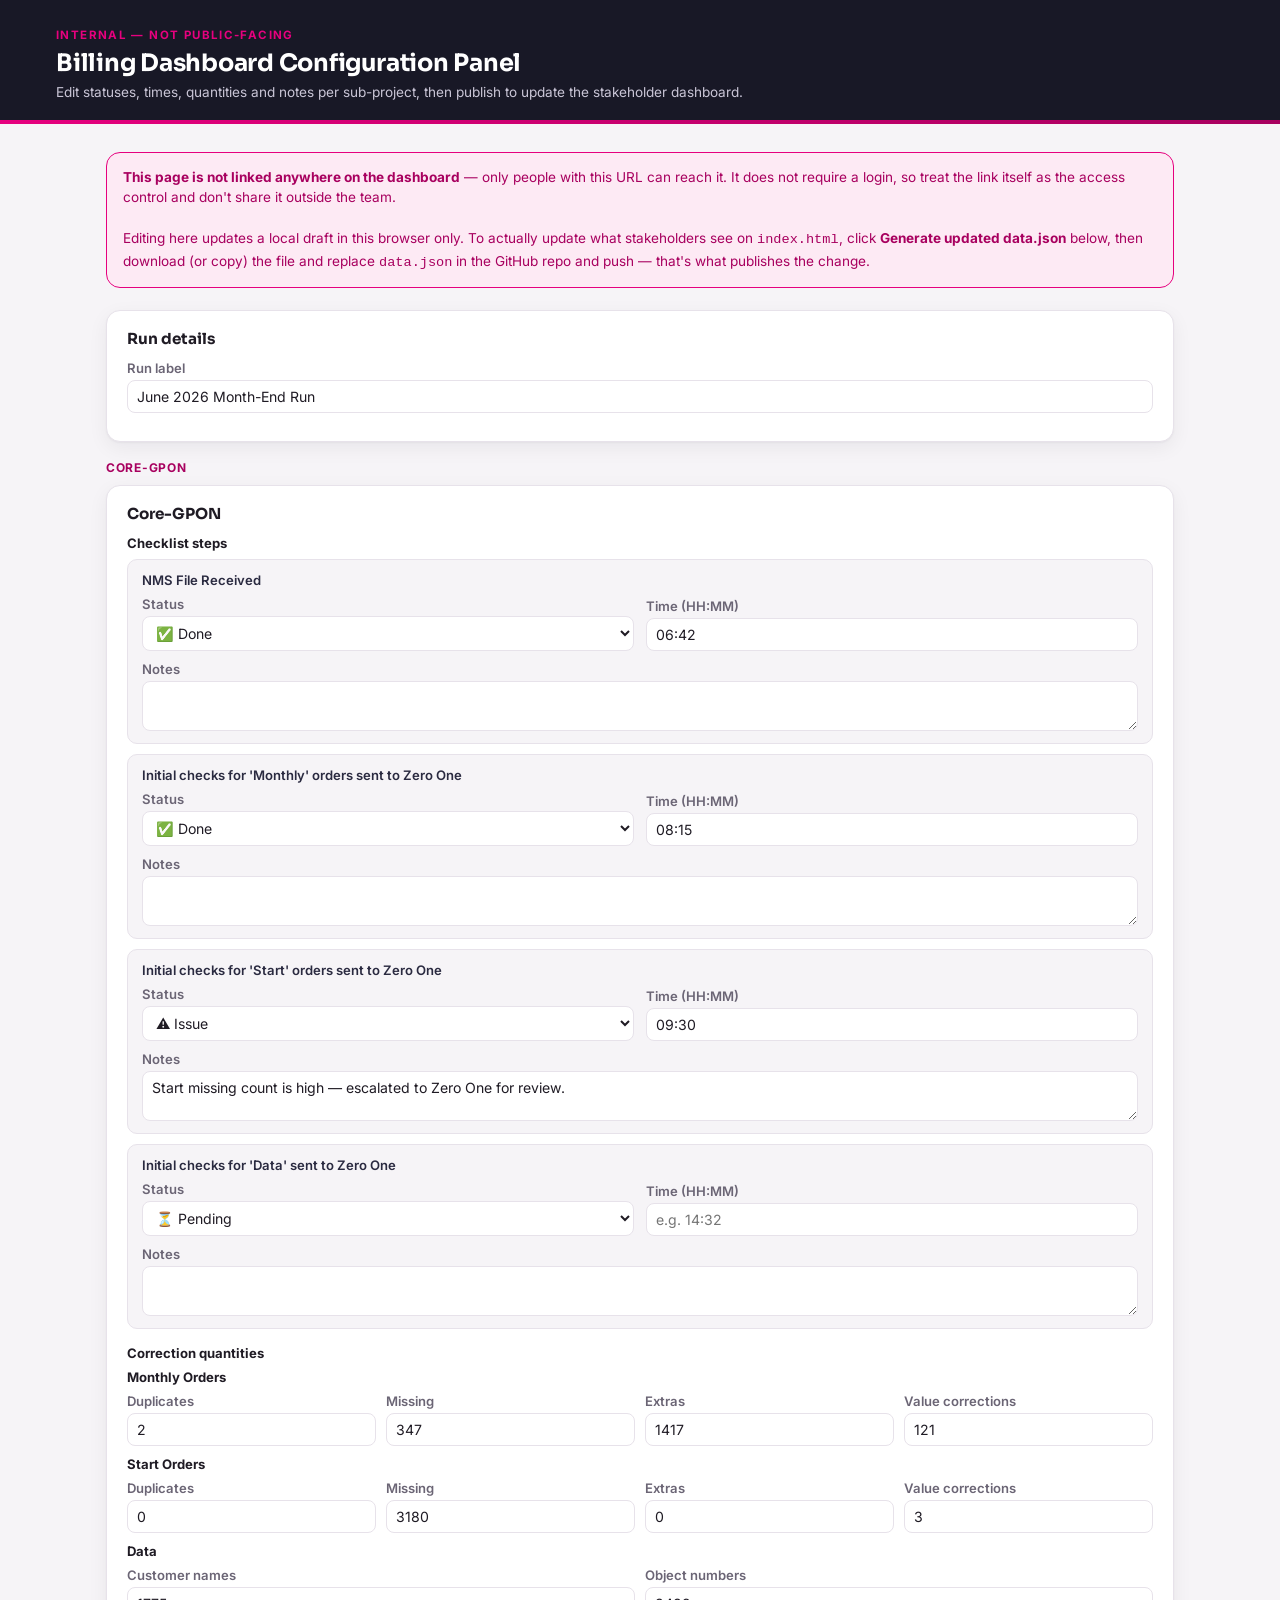
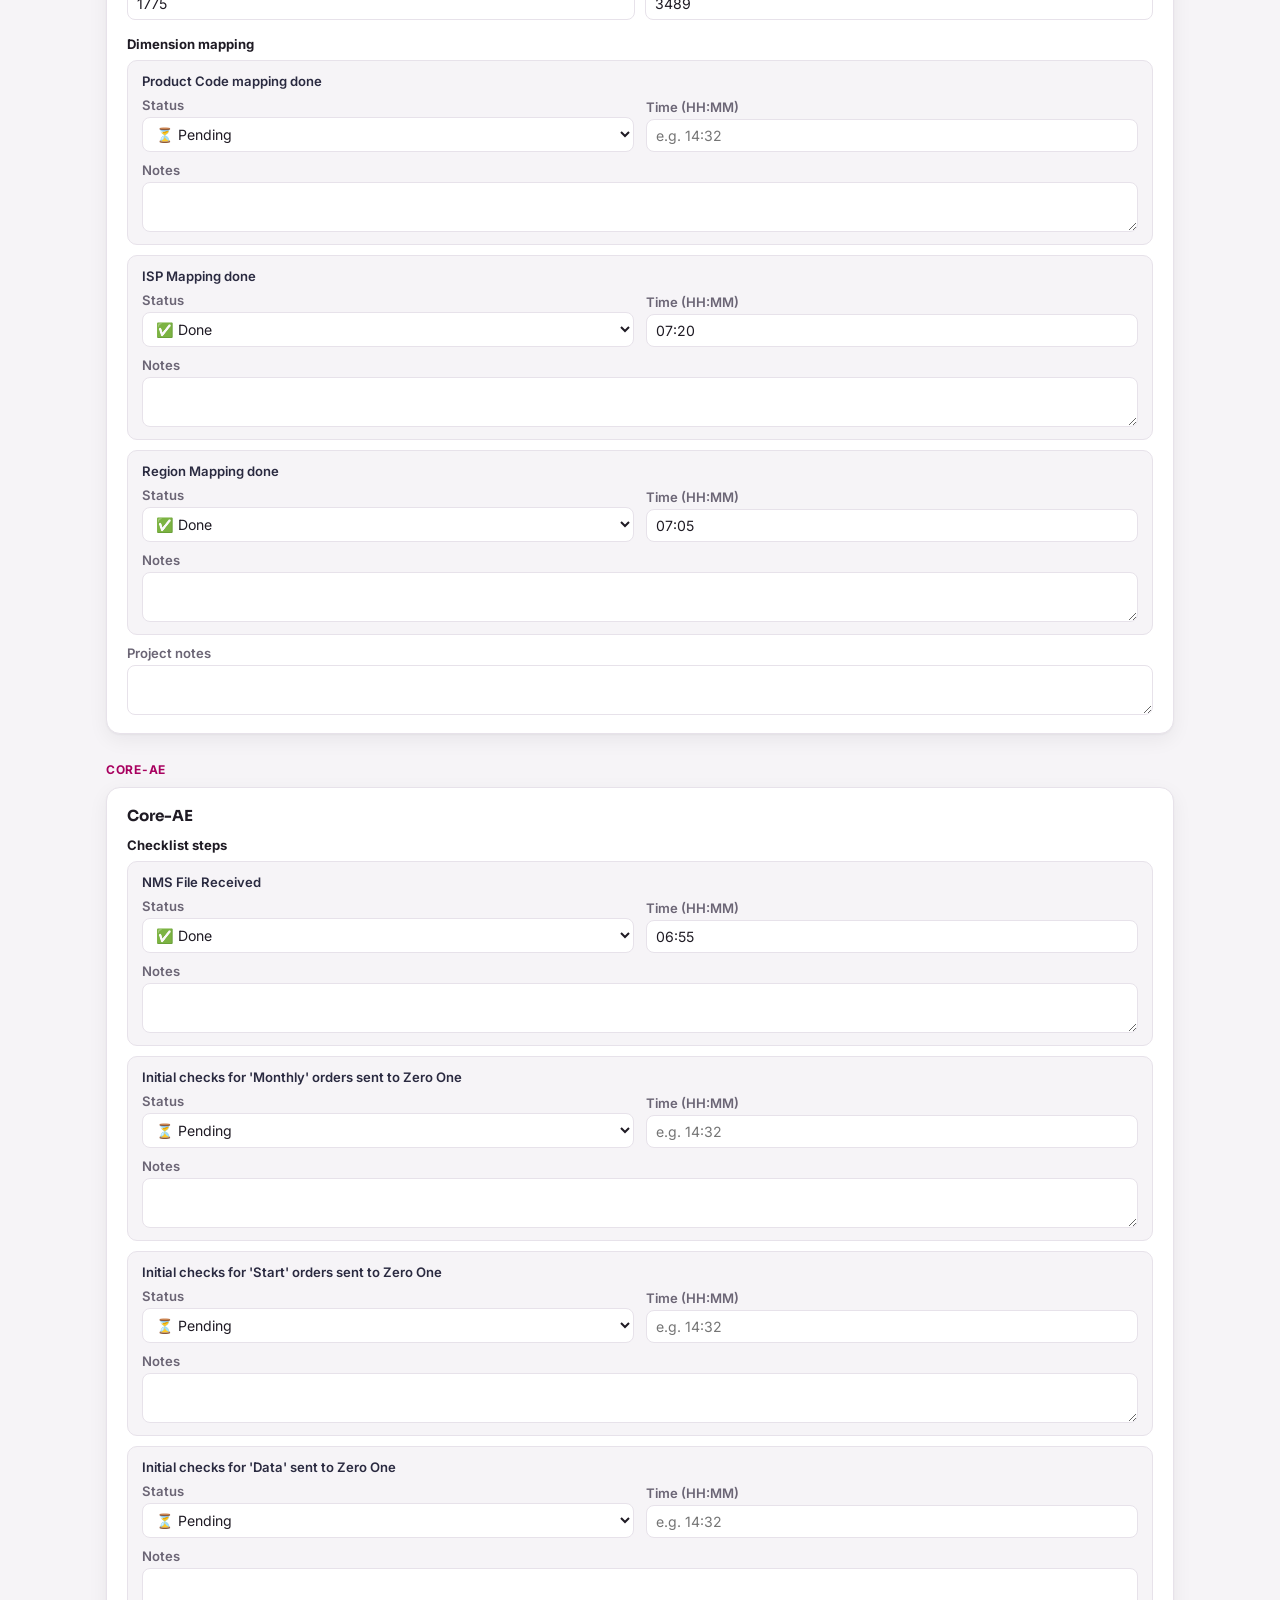
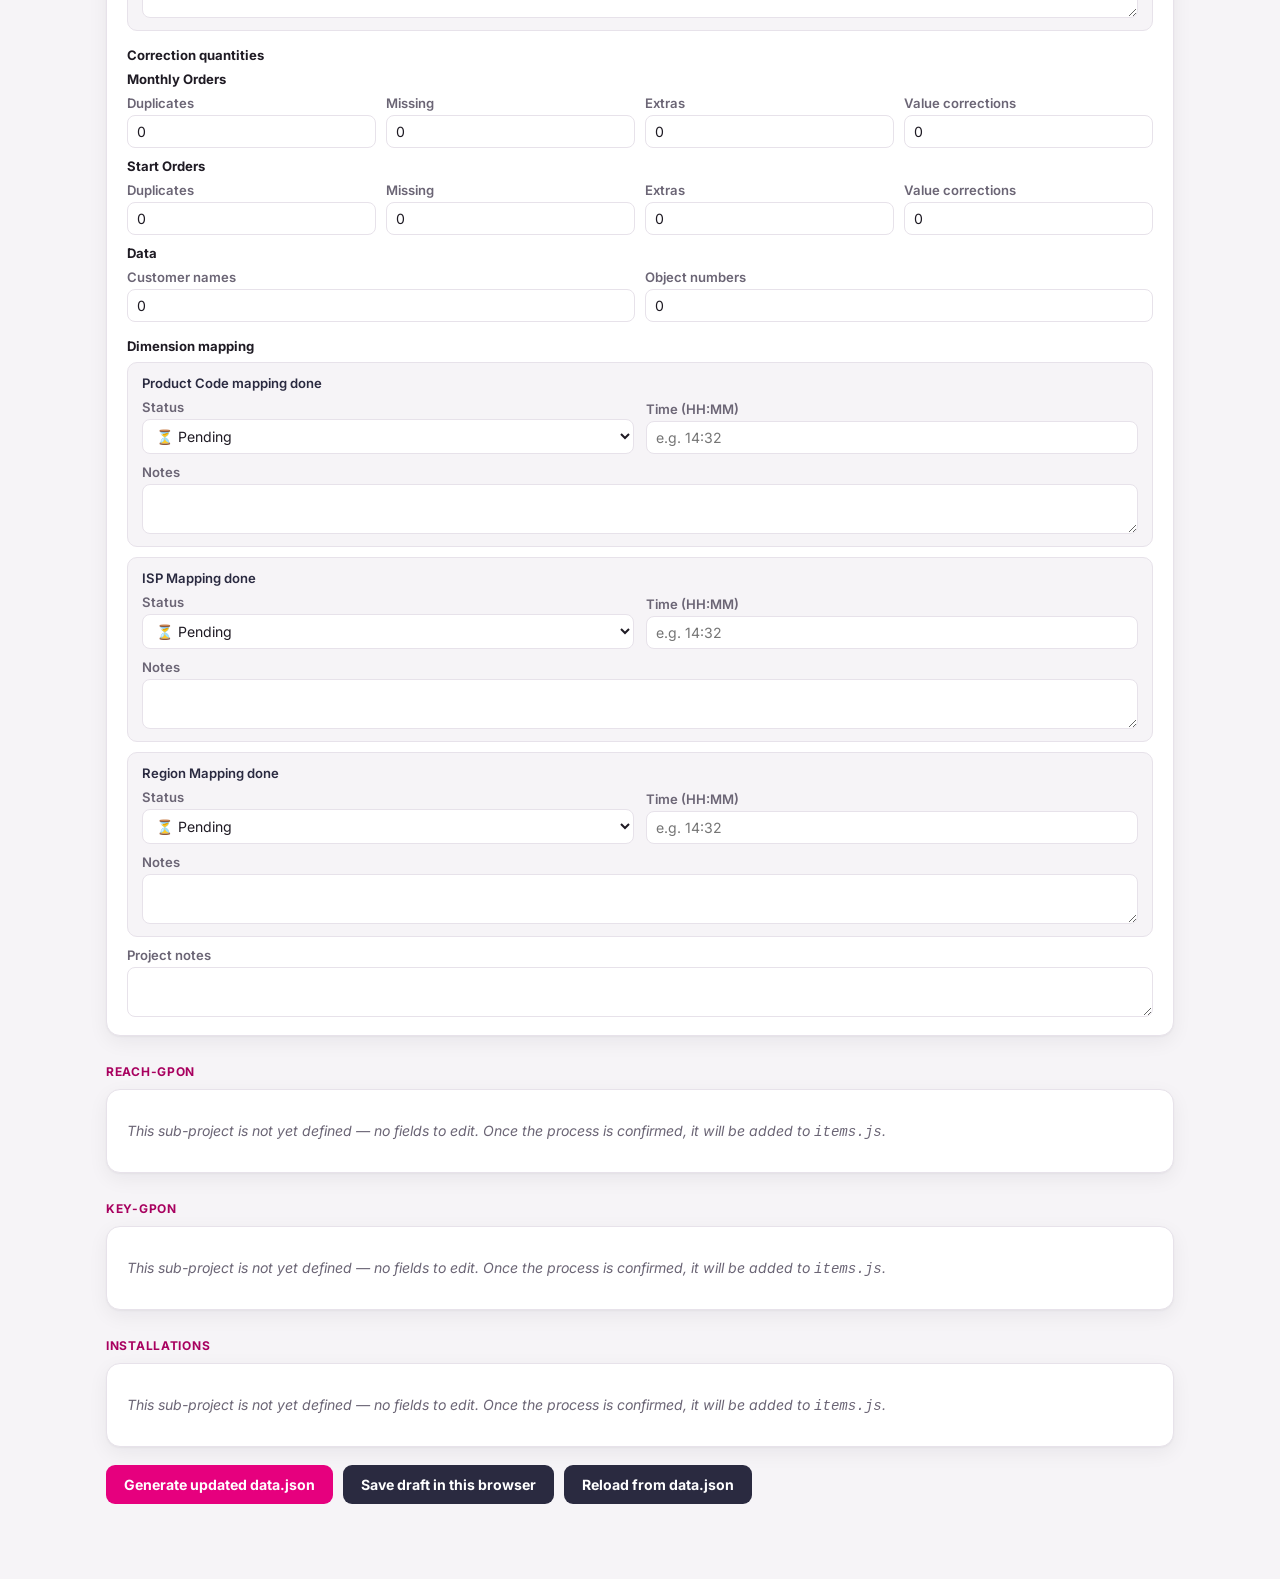
==== config.html @ d361f316 "Add month-end billing status dashboard for GitHub Pages. Static dashboard with per-sub-project check" ====
<!DOCTYPE html>
<html lang="en">
<head>
<meta charset="UTF-8" />
<meta name="viewport" content="width=device-width, initial-scale=1.0" />
<meta name="robots" content="noindex, nofollow" />
<title>Billing Dashboard — Configuration Panel</title>
<link rel="preconnect" href="https://fonts.googleapis.com">
<link href="https://fonts.googleapis.com/css2?family=Sora:wght@600;700&family=Inter:wght@400;500;600;700&display=swap" rel="stylesheet">
<link rel="stylesheet" href="style.css" />
<style>
  .config-card { background: var(--card); border:1px solid var(--border); border-radius: var(--radius); box-shadow: var(--shadow); padding: 18px 20px; margin-bottom: 18px; }
  .config-card h3 { font-size: 0.95rem; margin-bottom: 12px; }
  .field-row { display:flex; flex-wrap:wrap; gap: 12px; margin-bottom: 10px; align-items: flex-end; }
  .field { display:flex; flex-direction:column; gap:4px; font-size: 0.82rem; flex: 1 1 140px; }
  .field label { color: var(--muted); font-weight: 600; }
  .field input, .field select, .field textarea {
    font-family: inherit; font-size: 0.88rem; padding: 7px 9px;
    border: 1px solid var(--border); border-radius: 8px; background:#fff; color: var(--text);
  }
  .field textarea { resize: vertical; min-height: 50px; flex-basis: 100%; }
  .field.notes-field { flex-basis: 100%; }
  .checks-grid { display:grid; grid-template-columns: repeat(auto-fit, minmax(150px,1fr)); gap:10px; margin-bottom: 10px;}
  .sub-heading { font-size: 0.82rem; font-weight: 700; color: var(--text); margin: 16px 0 8px; }
  .sub-heading:first-of-type { margin-top: 0; }
  .step-block { border: 1px solid var(--border); border-radius: 10px; padding: 12px 14px; margin-bottom: 10px; background: var(--bg); }
  .step-block .step-name { font-size: 0.82rem; font-weight: 600; margin-bottom: 8px; color: var(--navy-light); }
  .group-heading { font-size: 0.75rem; text-transform: uppercase; letter-spacing: 0.06em; color: var(--pink-dark); font-weight:700; margin: 28px 0 10px; }
  .group-heading:first-of-type { margin-top: 0; }
  .placeholder-notice { color: var(--muted); font-size: 0.88rem; font-style: italic; }
  .actions { display:flex; gap:10px; flex-wrap: wrap; margin: 18px 0; }
  button.btn {
    font-family: inherit; font-weight: 700; font-size: 0.88rem; padding: 11px 18px;
    border-radius: 9px; border: none; cursor: pointer;
  }
  .btn-primary { background: var(--pink); color: #fff; }
  .btn-primary:hover { background: var(--pink-dark); }
  .btn-secondary { background: var(--navy-light); color: #fff; }
  .btn-secondary:hover { background: var(--navy); }
  .notice { background: var(--pink-tint); border:1px solid var(--pink); color: var(--pink-dark); padding: 14px 16px; border-radius: var(--radius); font-size: 0.85rem; margin-bottom: 22px; line-height:1.5; }
  textarea.json-output {
    width: 100%; min-height: 260px; font-family: "SF Mono", Menlo, Consolas, monospace;
    font-size: 0.78rem; padding: 12px; border-radius: 10px; border: 1px solid var(--border);
    background: var(--navy); color: #d9f7e3; white-space: pre;
  }
  .saved-msg { font-size: 0.82rem; color: var(--green); font-weight: 600; }
</style>
</head>
<body>

<div class="topbar">
  <div class="topbar-row">
    <div>
      <span class="eyebrow">Internal — Not Public-Facing</span>
      <h1>Billing Dashboard Configuration Panel</h1>
      <div class="meta">Edit statuses, times, quantities and notes per sub-project, then publish to update the stakeholder dashboard.</div>
    </div>
  </div>
</div>

<div class="wrap">

  <div class="notice">
    <strong>This page is not linked anywhere on the dashboard</strong> — only people with this URL can reach it. It does not require a login, so treat the link itself as the access control and don't share it outside the team.<br><br>
    Editing here updates a local draft in this browser only. To actually update what stakeholders see on <code>index.html</code>, click <strong>Generate updated data.json</strong> below, then download (or copy) the file and replace <code>data.json</code> in the GitHub repo and push — that's what publishes the change.
  </div>

  <div class="config-card">
    <h3>Run details</h3>
    <div class="field-row">
      <div class="field" style="flex-basis:280px;">
        <label for="runLabel">Run label</label>
        <input type="text" id="runLabel" placeholder="e.g. June 2026 Month-End Run" />
      </div>
    </div>
  </div>

  <div id="formArea"></div>

  <div class="actions">
    <button class="btn btn-primary" id="generateBtn">Generate updated data.json</button>
    <button class="btn btn-secondary" id="saveDraftBtn">Save draft in this browser</button>
    <button class="btn btn-secondary" id="resetBtn">Reload from data.json</button>
    <span class="saved-msg" id="savedMsg"></span>
  </div>

  <div class="config-card" id="outputCard" style="display:none;">
    <h3>Updated data.json — download or copy this, then commit it to your repo</h3>
    <textarea class="json-output" id="jsonOutput" readonly></textarea>
    <div class="actions">
      <button class="btn btn-primary" id="downloadBtn">Download data.json</button>
      <button class="btn btn-secondary" id="copyBtn">Copy to clipboard</button>
    </div>
  </div>

</div>

<script src="items.js"></script>
<script>
const $ = (sel, root=document) => root.querySelector(sel);
const el = (tag, cls, html) => {
  const e = document.createElement(tag);
  if (cls) e.className = cls;
  if (html !== undefined) e.innerHTML = html;
  return e;
};
const DRAFT_KEY = "mebr_dashboard_draft_v2";

let currentData = null;

function statusSelect(id, value) {
  const options = STATUS_OPTIONS.map(o =>
    `<option value="${o.value}"${o.value === value ? " selected" : ""}>${o.label}</option>`
  ).join("");
  return `<select id="${id}">${options}</select>`;
}

function buildStepFields(prefix, stepDef, data) {
  const block = el("div", "step-block");
  block.innerHTML = `<div class="step-name">${stepDef.label}</div>
    <div class="field-row">
      <div class="field">
        <label for="${prefix}_status">Status</label>
        ${statusSelect(`${prefix}_status`, data.status || "pending")}
      </div>
      <div class="field">
        <label for="${prefix}_time">Time (HH:MM)</label>
        <input type="text" id="${prefix}_time" placeholder="e.g. 14:32" value="${(data.time||"").replace(/"/g,'&quot;')}" />
      </div>
    </div>
    <div class="field notes-field">
      <label for="${prefix}_notes">Notes</label>
      <textarea id="${prefix}_notes">${(data.notes||"")}</textarea>
    </div>
  `;
  return block;
}

function buildQuantityFields(prefix, label, fields, values) {
  const wrap = el("div");
  wrap.innerHTML = `<div class="sub-heading">${label}</div>`;
  const grid = el("div", "checks-grid");
  fields.forEach(f => {
    const v = (values && values[f.key] !== undefined) ? values[f.key] : 0;
    grid.innerHTML += `
      <div class="field">
        <label for="${prefix}_${f.key}">${f.label}</label>
        <input type="number" id="${prefix}_${f.key}" value="${v}" />
      </div>
    `;
  });
  wrap.appendChild(grid);
  return wrap;
}

function buildDefinedProjectForm(def, data) {
  const card = el("div", "config-card");
  card.appendChild(el("h3", null, def.label));

  card.appendChild(el("div", "sub-heading", "Checklist steps"));
  STEP_DEFS.forEach(step => {
    const stepData = data.steps?.[step.id] || emptyStep();
    card.appendChild(buildStepFields(`${def.id}_step_${step.id}`, step, stepData));
  });

  card.appendChild(el("div", "sub-heading", "Correction quantities"));
  card.appendChild(buildQuantityFields(`${def.id}_qty_monthly`, "Monthly Orders", ORDER_QUANTITY_FIELDS, data.quantities?.monthly));
  card.appendChild(buildQuantityFields(`${def.id}_qty_start`, "Start Orders", ORDER_QUANTITY_FIELDS, data.quantities?.start));
  card.appendChild(buildQuantityFields(`${def.id}_qty_data`, "Data", DATA_QUANTITY_FIELDS, data.quantities?.data));

  card.appendChild(el("div", "sub-heading", "Dimension mapping"));
  MAPPING_DEFS.forEach(mapping => {
    const mapData = data.mappings?.[mapping.id] || emptyStep();
    card.appendChild(buildStepFields(`${def.id}_map_${mapping.id}`, mapping, mapData));
  });

  const notesField = el("div", "field notes-field");
  notesField.innerHTML = `<label for="${def.id}_notes">Project notes</label><textarea id="${def.id}_notes">${(data.notes||"")}</textarea>`;
  card.appendChild(notesField);

  return card;
}

function buildForm(projects) {
  const area = $("#formArea");
  area.innerHTML = "";

  PROJECT_DEFS.forEach(def => {
    area.appendChild(el("div", "group-heading", def.label));

    if (!def.defined) {
      const card = el("div", "config-card");
      card.innerHTML = `<p class="placeholder-notice">This sub-project is not yet defined — no fields to edit. Once the process is confirmed, it will be added to <code>items.js</code>.</p>`;
      area.appendChild(card);
      return;
    }

    const data = projects[def.id] || emptyDefinedProject();
    area.appendChild(buildDefinedProjectForm(def, data));
  });
}

function collectQuantityGroup(prefix, fields) {
  const values = {};
  fields.forEach(f => {
    values[f.key] = Number($(`#${prefix}_${f.key}`).value) || 0;
  });
  return values;
}

function collectDefinedProject(def) {
  const steps = {};
  STEP_DEFS.forEach(step => {
    const p = `${def.id}_step_${step.id}`;
    steps[step.id] = {
      status: $(`#${p}_status`).value,
      time: $(`#${p}_time`).value,
      notes: $(`#${p}_notes`).value,
    };
  });

  const mappings = {};
  MAPPING_DEFS.forEach(mapping => {
    const p = `${def.id}_map_${mapping.id}`;
    mappings[mapping.id] = {
      status: $(`#${p}_status`).value,
      time: $(`#${p}_time`).value,
      notes: $(`#${p}_notes`).value,
    };
  });

  return {
    steps,
    quantities: {
      monthly: collectQuantityGroup(`${def.id}_qty_monthly`, ORDER_QUANTITY_FIELDS),
      start:   collectQuantityGroup(`${def.id}_qty_start`, ORDER_QUANTITY_FIELDS),
      data:    collectQuantityGroup(`${def.id}_qty_data`, DATA_QUANTITY_FIELDS),
    },
    mappings,
    notes: $(`#${def.id}_notes`).value,
  };
}

function collectFormData() {
  const projects = {};
  PROJECT_DEFS.forEach(def => {
    if (def.defined) {
      projects[def.id] = collectDefinedProject(def);
    }
  });
  return {
    run_label: $("#runLabel").value,
    last_updated: new Date().toISOString(),
    projects,
  };
}

function applyData(data) {
  currentData = data;
  $("#runLabel").value = data.run_label || "";
  buildForm(data.projects || {});
}

async function loadFromFile() {
  const res = await fetch("data.json?t=" + Date.now());
  if (!res.ok) throw new Error("HTTP " + res.status);
  return await res.json();
}

function loadDraftIfAny() {
  const raw = localStorage.getItem(DRAFT_KEY);
  if (!raw) return null;
  try { return JSON.parse(raw); } catch { return null; }
}

async function init() {
  let data;
  try {
    data = await loadFromFile();
  } catch (err) {
    $("#formArea").innerHTML = `<div class="load-error" style="background:var(--red-tint);color:var(--red);border:1px solid var(--red);border-radius:var(--radius);padding:14px;">Could not load data.json: ${err.message}</div>`;
    return;
  }
  const draft = loadDraftIfAny();
  if (draft) {
    const useDraft = confirm("A saved draft was found in this browser. Load the draft instead of data.json?");
    if (useDraft) data = draft;
  }
  applyData(data);
}

$("#generateBtn").addEventListener("click", () => {
  const data = collectFormData();
  currentData = data;
  const json = JSON.stringify(data, null, 2);
  $("#jsonOutput").value = json;
  $("#outputCard").style.display = "block";
  $("#outputCard").scrollIntoView({ behavior: "smooth" });
});

$("#saveDraftBtn").addEventListener("click", () => {
  const data = collectFormData();
  localStorage.setItem(DRAFT_KEY, JSON.stringify(data));
  $("#savedMsg").textContent = "Draft saved in this browser at " + new Date().toLocaleTimeString();
  setTimeout(() => $("#savedMsg").textContent = "", 4000);
});

$("#resetBtn").addEventListener("click", async () => {
  try {
    const data = await loadFromFile();
    applyData(data);
    $("#outputCard").style.display = "none";
    $("#savedMsg").textContent = "Reloaded from data.json";
    setTimeout(() => $("#savedMsg").textContent = "", 4000);
  } catch (err) {
    alert("Could not reload data.json: " + err.message);
  }
});

$("#downloadBtn").addEventListener("click", () => {
  const blob = new Blob([$("#jsonOutput").value], { type: "application/json" });
  const url = URL.createObjectURL(blob);
  const a = document.createElement("a");
  a.href = url;
  a.download = "data.json";
  document.body.appendChild(a);
  a.click();
  document.body.removeChild(a);
  URL.revokeObjectURL(url);
});

$("#copyBtn").addEventListener("click", async () => {
  await navigator.clipboard.writeText($("#jsonOutput").value);
  $("#savedMsg").textContent = "Copied to clipboard";
  setTimeout(() => $("#savedMsg").textContent = "", 4000);
});

init();
</script>

</body>
</html>
---- style.css ----
/* ============================================================
   Month-End Billing Run Dashboard — shared styles
   Palette inspired by vumatel.co.za (magenta/pink + dark navy)
   ============================================================ */

:root {
  --pink: #E6007E;
  --pink-dark: #A8005F;
  --pink-tint: #FDEAF4;
  --navy: #181826;
  --navy-light: #2A2A40;
  --bg: #F6F4F7;
  --card: #FFFFFF;
  --border: #E7E2EA;
  --text: #1F1B24;
  --muted: #6B6575;
  --green: #1FA15A;
  --green-tint: #E8F7EE;
  --amber: #C97A0A;
  --amber-tint: #FDF1DE;
  --red: #D7263D;
  --red-tint: #FCE7EA;
  --radius: 14px;
  --shadow: 0 1px 2px rgba(24,24,38,0.04), 0 6px 20px rgba(24,24,38,0.06);
}

* { box-sizing: border-box; }

html, body {
  margin: 0;
  padding: 0;
  background: var(--bg);
  color: var(--text);
  font-family: "Inter", -apple-system, BlinkMacSystemFont, "Segoe UI", Roboto, sans-serif;
  -webkit-font-smoothing: antialiased;
}

h1, h2, h3 {
  font-family: "Sora", "Inter", sans-serif;
  margin: 0;
}

a { color: var(--pink); }

/* ---------- Header ---------- */
.topbar {
  background: var(--navy);
  color: #fff;
  padding: 28px clamp(20px, 5vw, 56px) 24px;
  position: relative;
  overflow: hidden;
}
.topbar::after {
  content: "";
  position: absolute;
  left: 0; right: 0; bottom: 0;
  height: 4px;
  background: linear-gradient(90deg, var(--pink), var(--pink-dark));
}
.topbar-row {
  display: flex;
  align-items: flex-start;
  justify-content: space-between;
  gap: 24px;
  flex-wrap: wrap;
}
.topbar-inner {
  max-width: 1180px;
  margin: 0 auto;
}
.topbar-run-row {
  display: flex;
  align-items: center;
  justify-content: space-between;
  gap: 16px;
  margin-top: 20px;
  padding: 12px 18px;
  background: var(--navy-light);
  border-radius: var(--radius);
}
.run-info {
  min-width: 0;
}
.run-label {
  font-size: 0.95rem;
  font-weight: 600;
}
.run-updated {
  font-size: 0.75rem;
  color: #ABA6BC;
  margin-top: 4px;
}
.btn-export {
  font-family: inherit;
  font-weight: 700;
  font-size: 0.82rem;
  padding: 9px 16px;
  border-radius: 9px;
  border: 1px solid rgba(255,255,255,0.2);
  background: var(--pink);
  color: #fff;
  cursor: pointer;
  white-space: nowrap;
  flex-shrink: 0;
}
.topbar h1 {
  font-size: 1.5rem;
  font-weight: 700;
  letter-spacing: -0.01em;
}
.topbar .eyebrow {
  color: var(--pink);
  font-size: 0.72rem;
  font-weight: 700;
  letter-spacing: 0.12em;
  text-transform: uppercase;
  margin-bottom: 6px;
  display: block;
}
.topbar .meta {
  font-size: 0.85rem;
  color: #C9C5D6;
  margin-top: 6px;
}
.btn-export:hover { background: var(--pink-dark); }
.btn-export:disabled {
  opacity: 0.6;
  cursor: wait;
}
@media (max-width: 560px) {
  .topbar-run-row {
    flex-direction: column;
    align-items: stretch;
  }
  .btn-export { width: 100%; text-align: center; }
}

.wrap {
  max-width: 1180px;
  margin: 0 auto;
  padding: 28px clamp(20px, 5vw, 56px) 64px;
}

/* ---------- Summary / pipeline strip ---------- */
.summary {
  display: flex;
  gap: 14px;
  margin-bottom: 28px;
  flex-wrap: wrap;
}
.stat {
  flex: 1 1 130px;
  background: var(--card);
  border: 1px solid var(--border);
  border-radius: var(--radius);
  padding: 14px 18px;
  box-shadow: var(--shadow);
}
.stat .num { font-size: 1.7rem; font-weight: 700; font-family: "Sora", sans-serif; }
.stat .lbl { font-size: 0.78rem; color: var(--muted); margin-top: 2px; }
.stat.done .num { color: var(--green); }
.stat.pending .num { color: var(--amber); }
.stat.issue .num { color: var(--red); }
.stat.na .num { color: var(--muted); }
.stat.progress { flex: 2 1 260px; }
.progress-bar-track {
  height: 10px;
  border-radius: 6px;
  background: var(--border);
  overflow: hidden;
  margin-top: 10px;
}
.progress-bar-fill {
  height: 100%;
  background: linear-gradient(90deg, var(--pink-dark), var(--pink));
  border-radius: 6px;
  transition: width 0.4s ease, background 0.3s ease;
}
.progress-bar-fill.bar-done {
  background: linear-gradient(90deg, #178a4c, var(--green));
}
.progress-bar-fill.bar-issue {
  background: linear-gradient(90deg, #b81f32, var(--red));
}
.progress-bar-fill.bar-pending {
  background: linear-gradient(90deg, #a86808, var(--amber));
}
.progress-bar-fill.bar-progress {
  background: linear-gradient(90deg, var(--pink-dark), var(--pink));
}
.progress-bar-fill.bar-undefined {
  background: #C9C5D6;
}

/* ---------- Per-project progress row ---------- */
.project-progress-row {
  display: grid;
  grid-template-columns: repeat(5, 1fr);
  gap: 12px;
  margin-bottom: 28px;
}
@media (max-width: 900px) {
  .project-progress-row { grid-template-columns: repeat(2, 1fr); }
}
@media (max-width: 480px) {
  .project-progress-row { grid-template-columns: 1fr; }
}
.project-progress-tile {
  background: var(--card);
  border: 1px solid var(--border);
  border-radius: var(--radius);
  padding: 12px 14px;
  box-shadow: var(--shadow);
}
.project-progress-tile.undefined {
  opacity: 0.65;
  background: var(--bg);
}
.ppt-head {
  display: flex;
  justify-content: space-between;
  align-items: baseline;
  margin-bottom: 8px;
}
.ppt-label {
  font-size: 0.82rem;
  font-weight: 700;
  font-family: "Sora", sans-serif;
}
.ppt-pct {
  font-size: 0.78rem;
  font-weight: 700;
  color: var(--pink-dark);
}
.ppt-pct.bar-done { color: var(--green); }
.ppt-pct.bar-issue { color: var(--red); }
.ppt-pct.bar-pending { color: var(--amber); }
.ppt-pct.bar-progress { color: var(--pink-dark); }
.ppt-pct.bar-undefined { color: var(--muted); }
.cps-pct.bar-done { color: var(--green); }
.cps-pct.bar-issue { color: var(--red); }
.cps-pct.bar-pending { color: var(--amber); }
.cps-pct.bar-progress { color: var(--pink-dark); }
.cps-pct.bar-undefined { color: var(--muted); }
.ppt-sub {
  font-size: 0.72rem;
  color: var(--muted);
  margin-top: 6px;
}

/* ---------- Checklist (per-project collapsible) ---------- */
.checklist-wrap {
  margin-bottom: 32px;
}
.checklist-projects {
  display: flex;
  flex-direction: column;
  gap: 10px;
}
details.checklist-project {
  background: var(--card);
  border: 1px solid var(--border);
  border-radius: var(--radius);
  box-shadow: var(--shadow);
  overflow: hidden;
}
details.checklist-project.checklist-project-undefined {
  opacity: 0.65;
  background: var(--bg);
  border-style: dashed;
}
details.checklist-project.checklist-project-undefined > summary.checklist-project-summary {
  color: var(--muted);
}
details.checklist-project.checklist-project-undefined .cps-label {
  color: var(--muted);
}
details.checklist-project.checklist-project-undefined .cps-meta {
  font-size: 0.78rem;
  font-weight: 500;
  color: var(--muted);
  font-family: "Inter", sans-serif;
}
details.checklist-project.checklist-project-undefined > summary.checklist-project-summary::before {
  color: var(--muted);
}
details.checklist-project > summary.checklist-project-summary {
  list-style: none;
  display: flex;
  align-items: center;
  justify-content: space-between;
  gap: 16px;
  padding: 14px 18px;
  cursor: pointer;
  font-weight: 700;
  font-family: "Sora", sans-serif;
  font-size: 0.92rem;
  user-select: none;
}
details.checklist-project > summary.checklist-project-summary::-webkit-details-marker { display: none; }
details.checklist-project > summary.checklist-project-summary::before {
  content: "\25B8";
  display: inline-block;
  margin-right: 10px;
  transition: transform 0.15s ease;
  color: var(--pink-dark);
  flex-shrink: 0;
}
details.checklist-project[open] > summary.checklist-project-summary::before {
  transform: rotate(90deg);
}
.cps-label {
  flex: 1;
  min-width: 0;
  display: flex;
  align-items: center;
  gap: 8px;
  flex-wrap: wrap;
}
.cps-meta {
  font-size: 0.78rem;
  font-weight: 500;
  color: var(--muted);
  font-family: "Inter", sans-serif;
}
.cps-progress {
  display: flex;
  align-items: center;
  gap: 10px;
  flex: 0 1 220px;
  min-width: 140px;
}
.cps-progress .progress-bar-track { flex: 1; margin-top: 0; height: 8px; }
.cps-pct {
  font-size: 0.72rem;
  font-weight: 600;
  color: var(--muted);
  white-space: nowrap;
  font-family: "Inter", sans-serif;
}
.checklist-project-body {
  padding: 0 18px 16px;
  border-top: 1px solid var(--border);
}
.checklist-project-body.placeholder-card p {
  margin: 14px 0 4px;
  color: var(--muted);
  font-size: 0.88rem;
  line-height: 1.5;
}
.checklist-scroll {
  overflow-x: auto;
}
.checklist-table {
  width: 100%;
  border-collapse: collapse;
  font-size: 0.82rem;
}
.checklist-table-inner {
  margin-top: 12px;
  margin-bottom: 8px;
}
.checklist-table th,
.checklist-table td {
  padding: 9px 12px;
  border-bottom: 1px solid var(--border);
  vertical-align: middle;
}
.checklist-table th {
  background: var(--bg);
  color: var(--muted);
  font-size: 0.72rem;
  font-weight: 700;
  letter-spacing: 0.04em;
  text-transform: uppercase;
  text-align: left;
}
.checklist-table th.step-col,
.checklist-table td.step-col {
  text-align: left;
  font-weight: 500;
  color: var(--text);
  line-height: 1.35;
  width: 40%;
}
.checklist-table th.notes-col,
.checklist-table td.notes-col {
  text-align: left;
  width: 28%;
  font-size: 0.8rem;
  line-height: 1.4;
}
.row-note {
  color: var(--text);
  white-space: pre-wrap;
}
.note-cell {
  display: flex;
  flex-direction: column;
  align-items: flex-start;
  gap: 6px;
}
.badge-note {
  color: var(--pink-dark);
  background: var(--pink-tint);
  font-size: 0.72rem;
  padding: 3px 8px;
}
.checklist-table tbody tr:last-child td { border-bottom: none; }
.checklist-table tbody tr:hover td { background: var(--pink-tint); }
.check-cell {
  display: flex;
  flex-direction: column;
  align-items: flex-start;
  gap: 4px;
}
.check-cell .badge { font-size: 0.72rem; padding: 3px 8px; }
.cell-time {
  font-family: "Sora", sans-serif;
  font-weight: 700;
  font-size: 0.8rem;
}
.cell-time.muted, .muted { color: var(--muted); font-weight: 500; }
.cell-tbd { color: var(--muted); }
.cell-note { font-size: 0.75rem; cursor: help; margin-left: 4px; }

details.checklist-qty-group {
  margin-top: 8px;
  border: 1px solid var(--border);
  border-radius: 10px;
  background: var(--bg);
  overflow: hidden;
}
details.checklist-qty-group > summary {
  list-style: none;
  padding: 10px 14px;
  font-size: 0.78rem;
  font-weight: 700;
  color: var(--pink-dark);
  text-transform: uppercase;
  letter-spacing: 0.04em;
  cursor: pointer;
  user-select: none;
}
details.checklist-qty-group > summary::-webkit-details-marker { display: none; }
details.checklist-qty-group > summary::before {
  content: "\25B8";
  display: inline-block;
  margin-right: 8px;
  transition: transform 0.15s ease;
  font-size: 0.7rem;
}
details.checklist-qty-group[open] > summary::before { transform: rotate(90deg); }
details.checklist-qty-group .metric-grid {
  padding: 0 14px 12px;
  grid-template-columns: repeat(2, 1fr);
}
.project-notes-block {
  margin-top: 14px;
  border: 1px solid var(--border);
  border-radius: 10px;
  overflow: hidden;
}
.project-notes-label {
  display: flex;
  align-items: center;
  gap: 8px;
  flex-wrap: wrap;
  padding: 8px 14px;
  font-size: 0.72rem;
  font-weight: 700;
  text-transform: uppercase;
  letter-spacing: 0.05em;
  color: var(--pink-dark);
  background: var(--pink-tint);
  border-bottom: 1px solid var(--border);
}
.project-notes-body {
  padding: 12px 14px;
  font-size: 0.85rem;
  line-height: 1.45;
  white-space: pre-wrap;
  color: var(--text);
}
.project-notes-body.empty {
  color: var(--muted);
  font-style: italic;
}

/* ---------- Sections ---------- */
.section-title {
  font-size: 1rem;
  font-weight: 700;
  margin: 36px 0 14px;
  display: flex;
  align-items: center;
  gap: 8px;
}
.section-title .swatch {
  width: 10px; height: 10px; border-radius: 3px;
  background: var(--pink);
  display: inline-block;
}
.cols-2 { display: grid; grid-template-columns: 1fr 1fr; gap: 18px; }
.cols-3 { display: grid; grid-template-columns: repeat(3, 1fr); gap: 18px; }
@media (max-width: 760px) {
  .cols-2, .cols-3 { grid-template-columns: 1fr; }
}

/* ---------- Item card ---------- */
.card {
  background: var(--card);
  border: 1px solid var(--border);
  border-radius: var(--radius);
  box-shadow: var(--shadow);
  padding: 16px 18px;
  display: flex;
  flex-direction: column;
  gap: 10px;
}
.card-head {
  display: flex;
  align-items: flex-start;
  justify-content: space-between;
  gap: 10px;
}
.card-title-block .tag {
  font-size: 0.68rem;
  font-weight: 700;
  letter-spacing: 0.06em;
  text-transform: uppercase;
  color: var(--pink-dark);
  background: var(--pink-tint);
  padding: 2px 7px;
  border-radius: 5px;
  margin-bottom: 5px;
  display: inline-block;
}
.card-title-block .title {
  font-weight: 600;
  font-size: 0.97rem;
}
.badge {
  font-size: 0.78rem;
  font-weight: 700;
  padding: 5px 10px;
  border-radius: 20px;
  white-space: nowrap;
}
.status-done   { color: var(--green); background: var(--green-tint); }
.status-pending{ color: var(--amber); background: var(--amber-tint); }
.status-issue  { color: var(--red);   background: var(--red-tint); }
.status-na     { color: var(--muted); background: #EEEAF0; }

.time-line {
  font-size: 0.85rem;
  color: var(--muted);
}
.time-line strong { color: var(--text); font-family: "Sora", sans-serif; }

/* checks metric grid */
.metric-grid {
  display: grid;
  grid-template-columns: repeat(2, 1fr);
  gap: 6px 16px;
  font-size: 0.83rem;
  margin-top: 2px;
}
.metric-grid .metric {
  display: flex;
  justify-content: space-between;
  border-bottom: 1px dashed var(--border);
  padding-bottom: 3px;
}
.metric .m-label { color: var(--muted); }
.metric .m-val { font-weight: 700; font-family: "Sora", sans-serif; }

/* dimensions checklist */
.dim-list { display: flex; flex-direction: column; gap: 6px; }
.dim-row {
  display: flex;
  align-items: center;
  justify-content: space-between;
  font-size: 0.88rem;
  padding: 6px 0;
  border-bottom: 1px dashed var(--border);
}
.dim-row:last-child { border-bottom: none; }

/* notes expander */
details.notes {
  margin-top: 2px;
  font-size: 0.85rem;
}
details.notes > summary {
  cursor: pointer;
  color: var(--pink-dark);
  font-weight: 600;
  list-style: none;
  display: flex;
  align-items: center;
  gap: 5px;
}
details.notes > summary::-webkit-details-marker { display: none; }
details.notes > summary::before {
  content: "\25B8";
  display: inline-block;
  transition: transform 0.15s ease;
  font-size: 0.7rem;
}
details.notes[open] > summary::before { transform: rotate(90deg); }
.notes-body {
  margin-top: 6px;
  padding: 10px 12px;
  background: var(--bg);
  border-radius: 8px;
  color: var(--muted);
  line-height: 1.45;
  white-space: pre-wrap;
}
.notes-body:empty::before { content: "No notes added."; font-style: italic; }

footer.foot {
  text-align: center;
  font-size: 0.75rem;
  color: var(--muted);
  padding: 18px;
}

.load-error {
  background: var(--red-tint);
  color: var(--red);
  border: 1px solid var(--red);
  border-radius: var(--radius);
  padding: 14px 18px;
  margin-bottom: 20px;
  font-size: 0.88rem;
}

.pdf-export-root {
  position: fixed;
  left: -9999px;
  top: 0;
  width: 1180px;
  background: var(--bg);
}

@media print {
  .btn-export { display: none !important; }
  details { display: block !important; }
  details > summary { display: none !important; }
  details > *:not(summary) { display: block !important; }
  .checklist-project-body,
  .checklist-qty-group .metric-grid { display: block !important; }
}
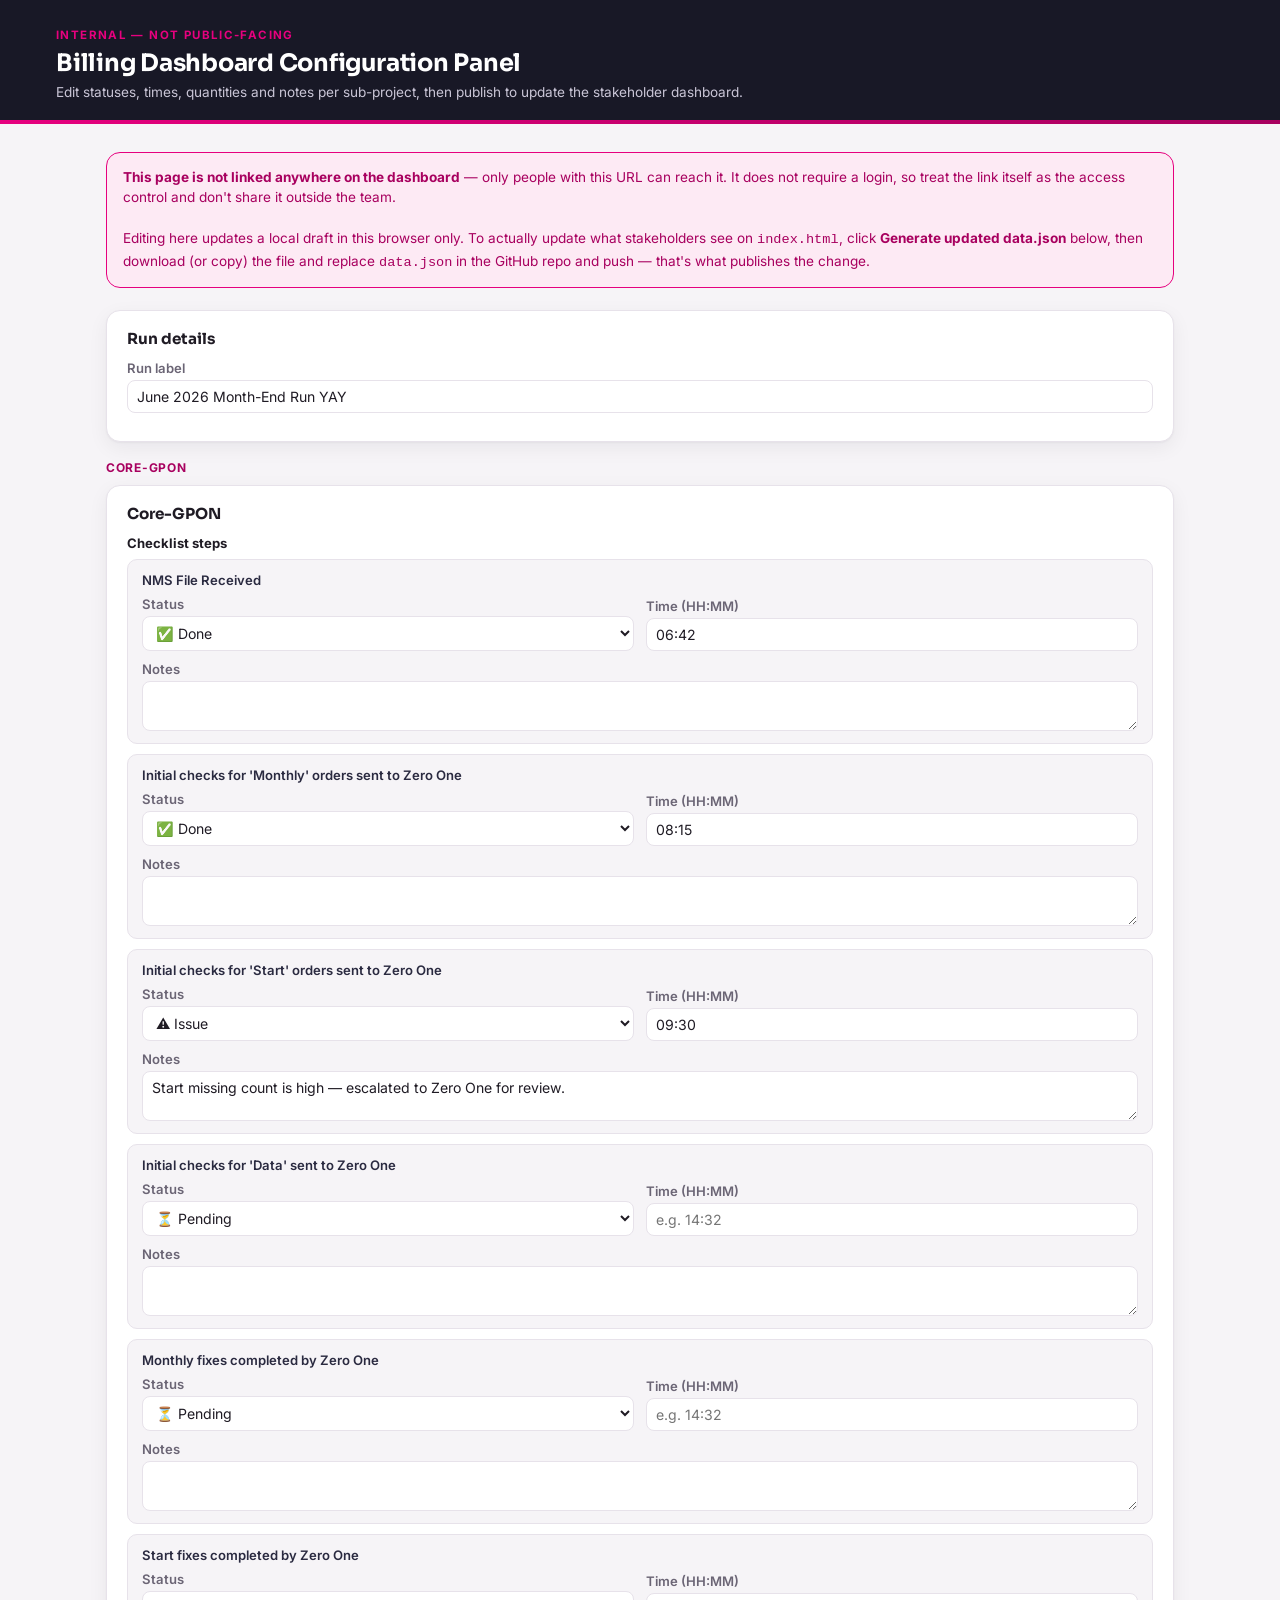
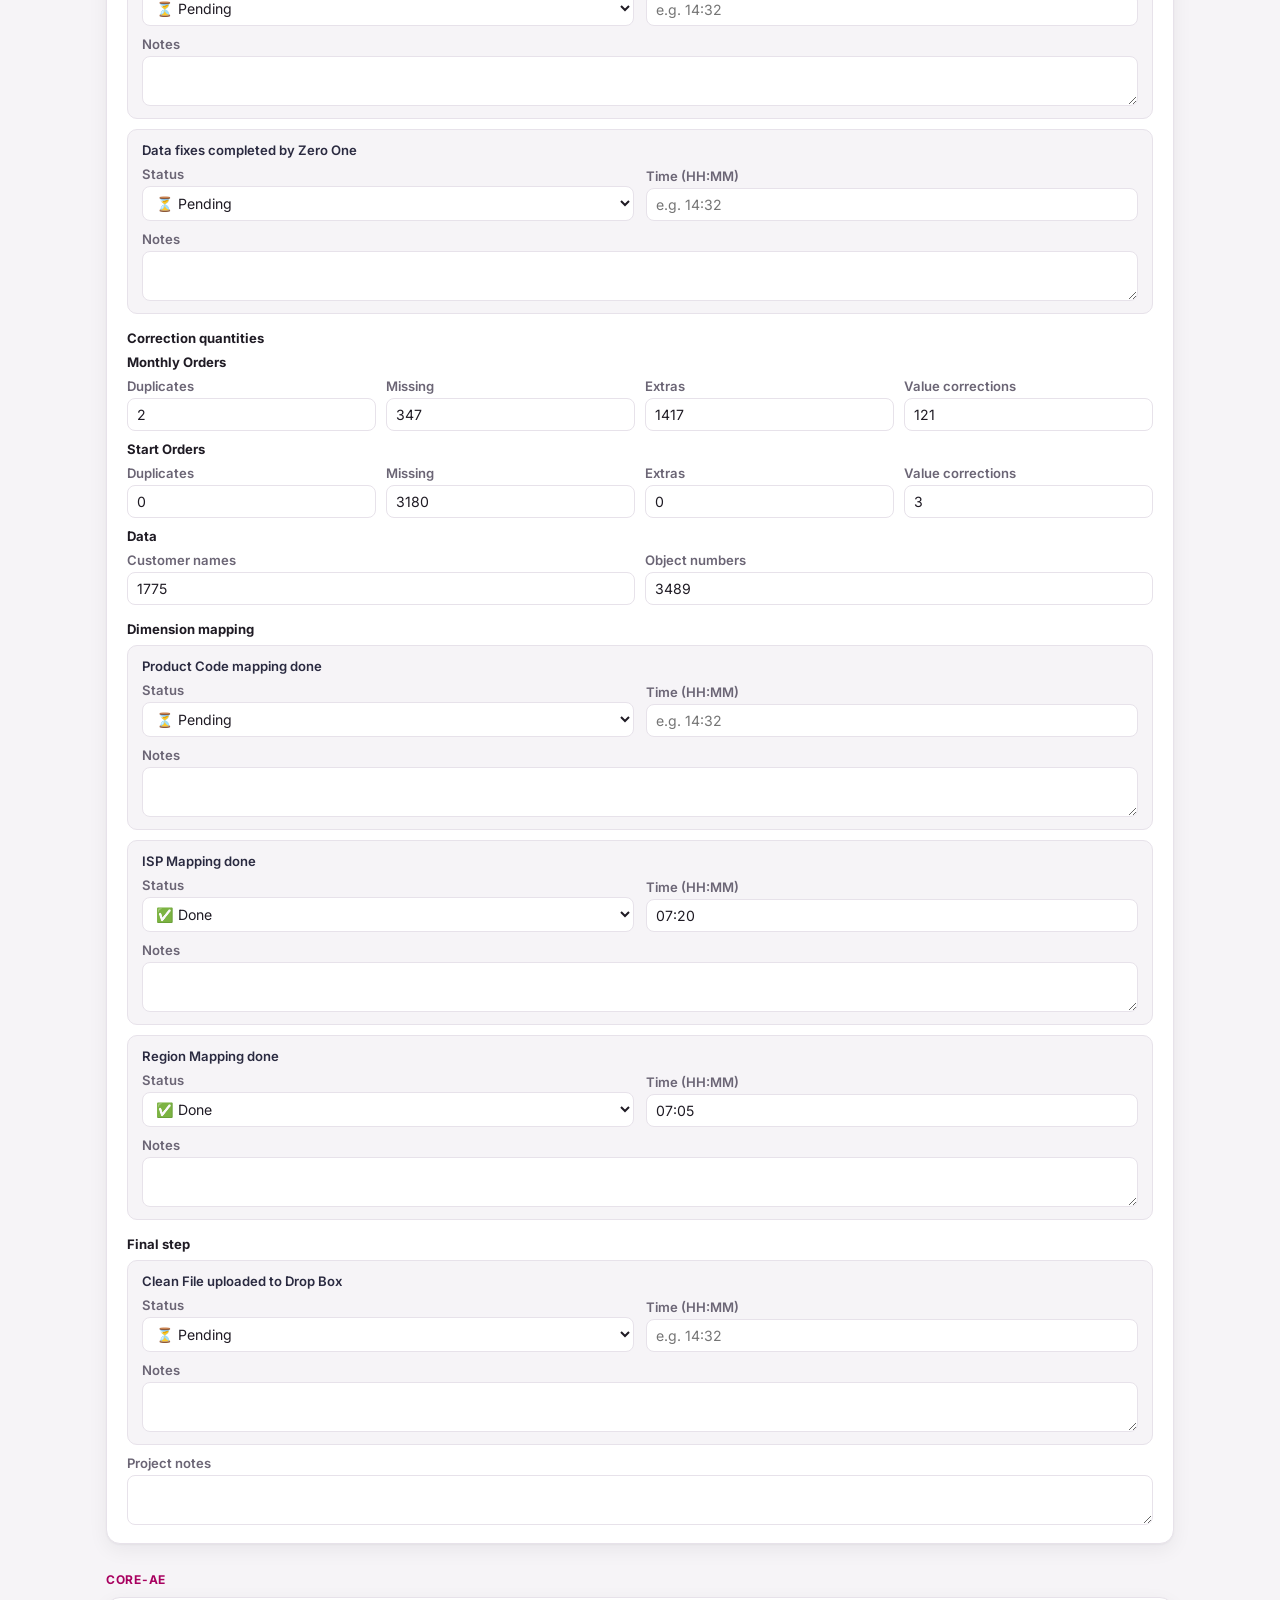
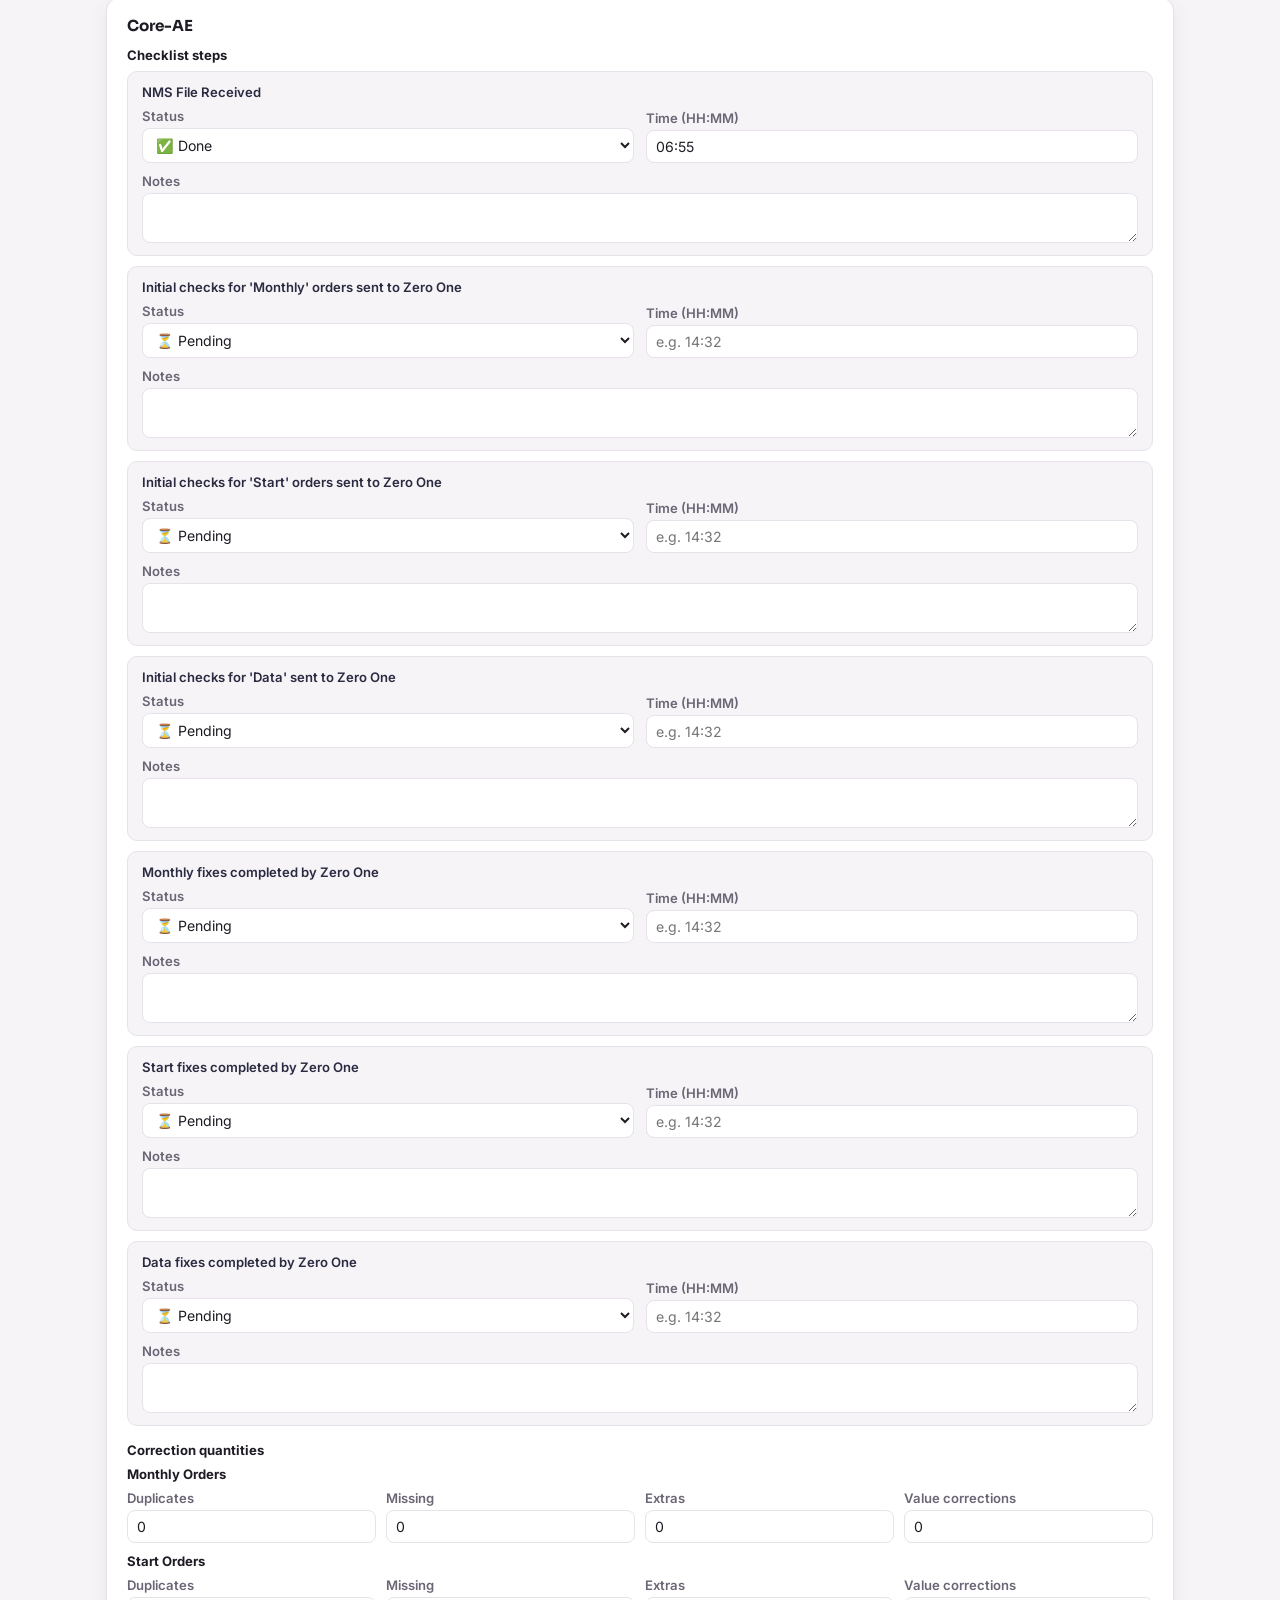
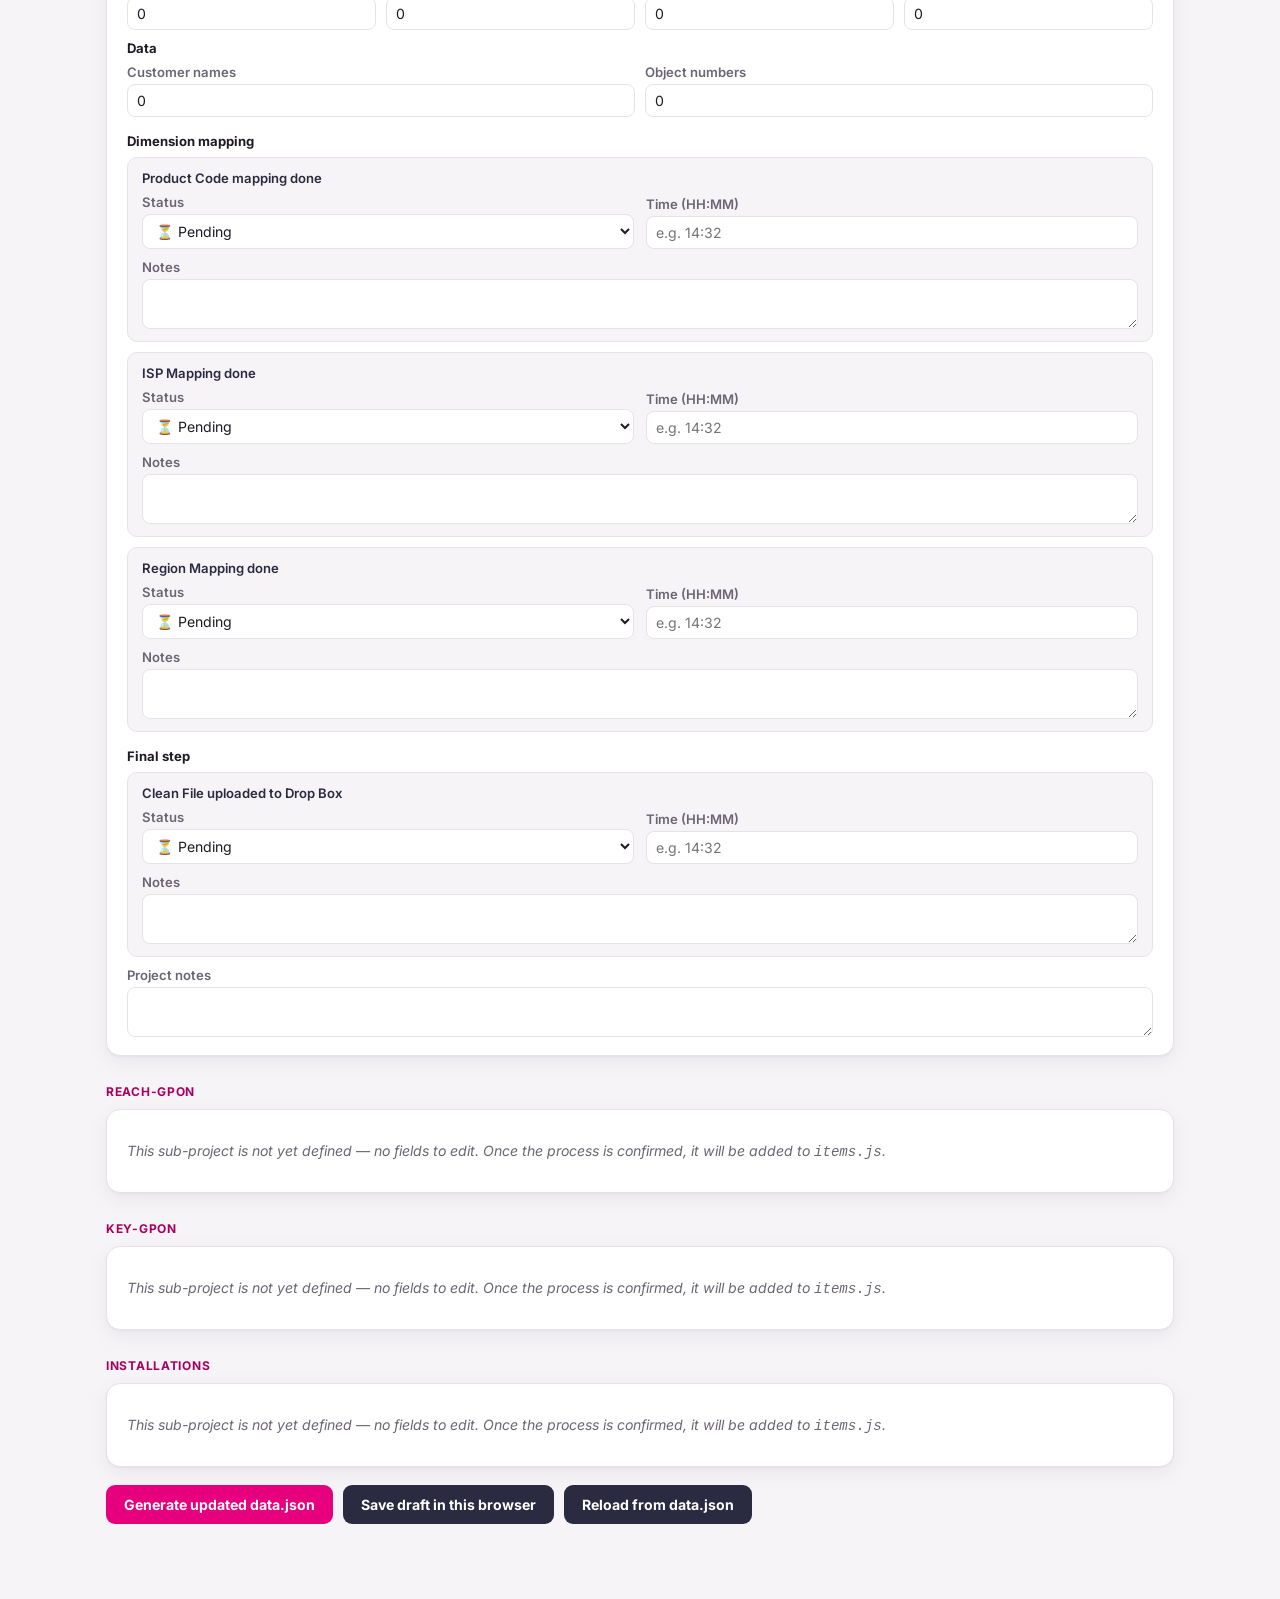
==== commit 0032858d: "Add Zero One fix steps and deploy script for data.json updates. Includes monthly/start/data fixes an" ====
--- a/config.html
+++ b/config.html
@@ -174,6 +174,12 @@
     card.appendChild(buildStepFields(`${def.id}_map_${mapping.id}`, mapping, mapData));
   });
 
+  card.appendChild(el("div", "sub-heading", "Final step"));
+  FINAL_STEP_DEFS.forEach(step => {
+    const stepData = data.steps?.[step.id] || emptyStep();
+    card.appendChild(buildStepFields(`${def.id}_step_${step.id}`, step, stepData));
+  });
+
   const notesField = el("div", "field notes-field");
   notesField.innerHTML = `<label for="${def.id}_notes">Project notes</label><textarea id="${def.id}_notes">${(data.notes||"")}</textarea>`;
   card.appendChild(notesField);
@@ -211,6 +217,14 @@
 function collectDefinedProject(def) {
   const steps = {};
   STEP_DEFS.forEach(step => {
+    const p = `${def.id}_step_${step.id}`;
+    steps[step.id] = {
+      status: $(`#${p}_status`).value,
+      time: $(`#${p}_time`).value,
+      notes: $(`#${p}_notes`).value,
+    };
+  });
+  FINAL_STEP_DEFS.forEach(step => {
     const p = `${def.id}_step_${step.id}`;
     steps[step.id] = {
       status: $(`#${p}_status`).value,
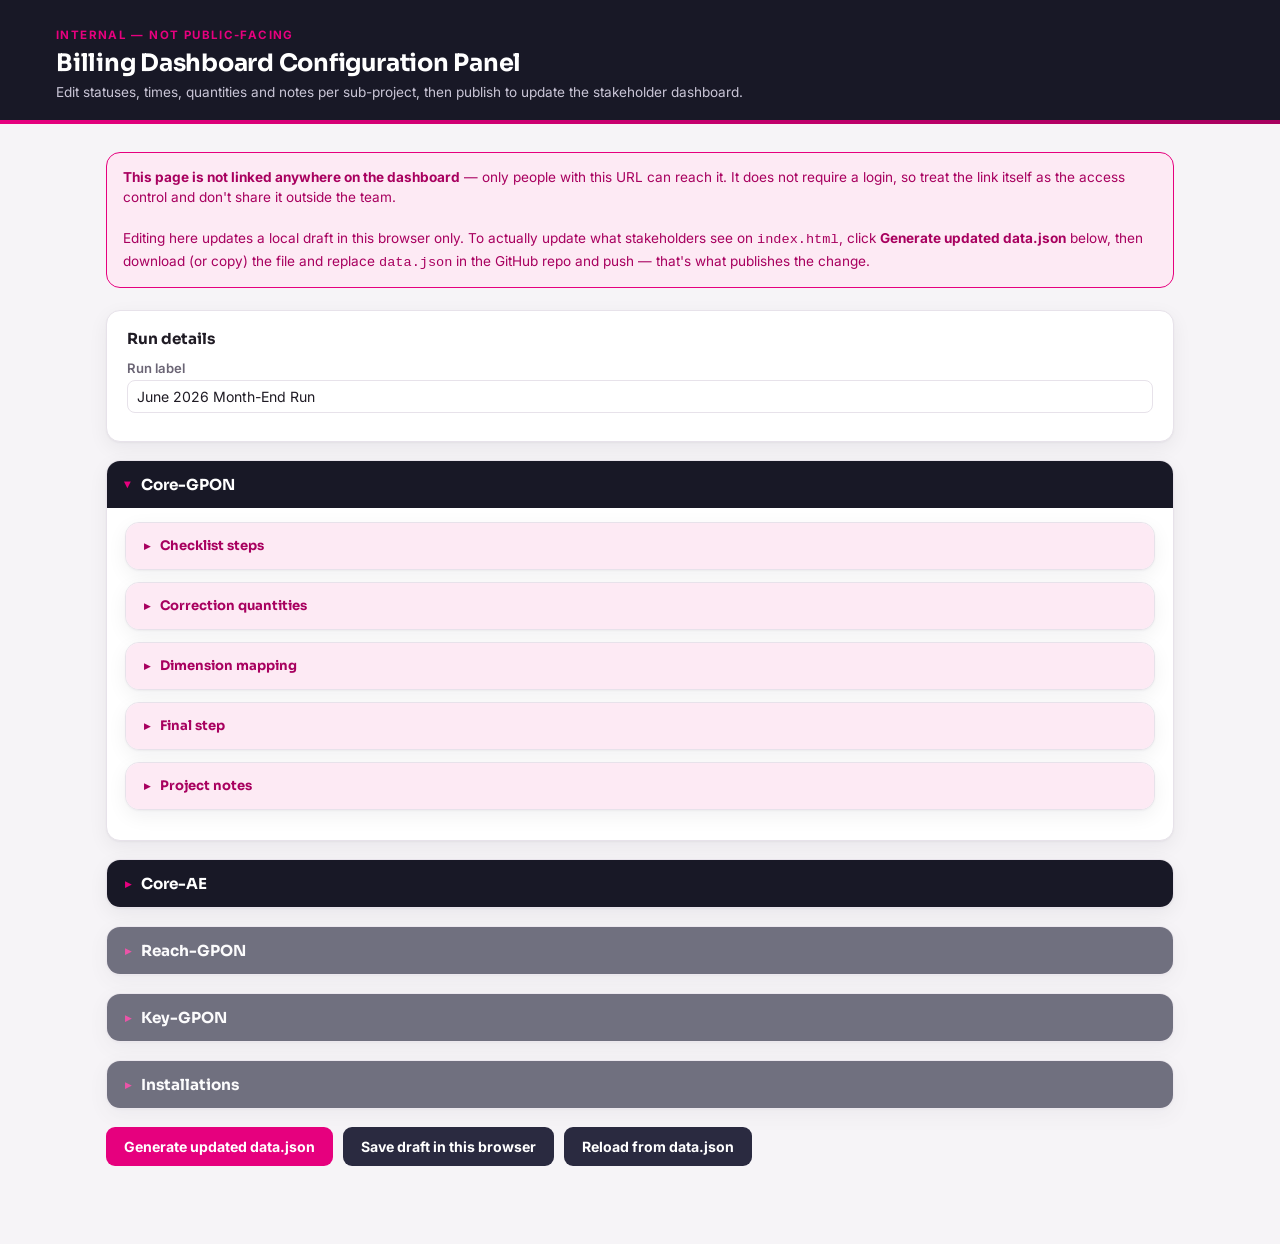
==== commit c926b13d: "Split product code mappings and collapse config sections. Add monthly and start product code trackin" ====
--- a/config.html
+++ b/config.html
@@ -44,6 +44,67 @@
     background: var(--navy); color: #d9f7e3; white-space: pre;
   }
   .saved-msg { font-size: 0.82rem; color: var(--green); font-weight: 600; }
+
+  details.config-project,
+  details.config-section {
+    border: 1px solid var(--border);
+    border-radius: var(--radius);
+    background: var(--card);
+    box-shadow: var(--shadow);
+    margin-bottom: 12px;
+    overflow: hidden;
+  }
+  details.config-project { margin-bottom: 18px; }
+  details.config-project > summary,
+  details.config-section > summary {
+    list-style: none;
+    cursor: pointer;
+    user-select: none;
+    font-weight: 700;
+    font-family: "Sora", sans-serif;
+    padding: 14px 18px;
+    display: flex;
+    align-items: center;
+    gap: 10px;
+  }
+  details.config-project > summary::-webkit-details-marker,
+  details.config-section > summary::-webkit-details-marker { display: none; }
+  details.config-project > summary::before,
+  details.config-section > summary::before {
+    content: "\25B8";
+    color: var(--pink-dark);
+    font-size: 0.75rem;
+    transition: transform 0.15s ease;
+    flex-shrink: 0;
+  }
+  details.config-project[open] > summary::before,
+  details.config-section[open] > summary::before { transform: rotate(90deg); }
+  details.config-project > summary {
+    font-size: 0.95rem;
+    background: var(--navy);
+    color: #fff;
+  }
+  details.config-project > summary::before { color: var(--pink); }
+  details.config-section > summary {
+    font-size: 0.82rem;
+    background: var(--pink-tint);
+    color: var(--pink-dark);
+    border-bottom: 1px solid transparent;
+  }
+  details.config-section[open] > summary {
+    border-bottom-color: var(--border);
+  }
+  .config-project-body,
+  .config-section-body {
+    padding: 14px 18px 18px;
+  }
+  details.config-project-undefined {
+    opacity: 0.65;
+    background: var(--bg);
+  }
+  details.config-project-undefined > summary {
+    background: var(--navy-light);
+  }
 </style>
 </head>
 <body>
@@ -138,7 +199,7 @@
 
 function buildQuantityFields(prefix, label, fields, values) {
   const wrap = el("div");
-  wrap.innerHTML = `<div class="sub-heading">${label}</div>`;
+  wrap.innerHTML = `<div class="sub-heading" style="margin-top:0">${label}</div>`;
   const grid = el("div", "checks-grid");
   fields.forEach(f => {
     const v = (values && values[f.key] !== undefined) ? values[f.key] : 0;
@@ -153,38 +214,58 @@
   return wrap;
 }
 
+function configSection(title, buildBody) {
+  const details = el("details", "config-section");
+  details.appendChild(el("summary", null, title));
+  const body = el("div", "config-section-body");
+  buildBody(body);
+  details.appendChild(body);
+  return details;
+}
+
 function buildDefinedProjectForm(def, data) {
-  const card = el("div", "config-card");
-  card.appendChild(el("h3", null, def.label));
-
-  card.appendChild(el("div", "sub-heading", "Checklist steps"));
-  STEP_DEFS.forEach(step => {
-    const stepData = data.steps?.[step.id] || emptyStep();
-    card.appendChild(buildStepFields(`${def.id}_step_${step.id}`, step, stepData));
-  });
-
-  card.appendChild(el("div", "sub-heading", "Correction quantities"));
-  card.appendChild(buildQuantityFields(`${def.id}_qty_monthly`, "Monthly Orders", ORDER_QUANTITY_FIELDS, data.quantities?.monthly));
-  card.appendChild(buildQuantityFields(`${def.id}_qty_start`, "Start Orders", ORDER_QUANTITY_FIELDS, data.quantities?.start));
-  card.appendChild(buildQuantityFields(`${def.id}_qty_data`, "Data", DATA_QUANTITY_FIELDS, data.quantities?.data));
-
-  card.appendChild(el("div", "sub-heading", "Dimension mapping"));
-  MAPPING_DEFS.forEach(mapping => {
-    const mapData = data.mappings?.[mapping.id] || emptyStep();
-    card.appendChild(buildStepFields(`${def.id}_map_${mapping.id}`, mapping, mapData));
-  });
-
-  card.appendChild(el("div", "sub-heading", "Final step"));
-  FINAL_STEP_DEFS.forEach(step => {
-    const stepData = data.steps?.[step.id] || emptyStep();
-    card.appendChild(buildStepFields(`${def.id}_step_${step.id}`, step, stepData));
-  });
-
-  const notesField = el("div", "field notes-field");
-  notesField.innerHTML = `<label for="${def.id}_notes">Project notes</label><textarea id="${def.id}_notes">${(data.notes||"")}</textarea>`;
-  card.appendChild(notesField);
-
-  return card;
+  const project = el("details", "config-project");
+  if (def.id === "core_gpon") project.open = true;
+  project.appendChild(el("summary", null, def.label));
+
+  const inner = el("div", "config-project-body");
+
+  inner.appendChild(configSection("Checklist steps", body => {
+    STEP_DEFS.forEach(step => {
+      const stepData = data.steps?.[step.id] || emptyStep();
+      body.appendChild(buildStepFields(`${def.id}_step_${step.id}`, step, stepData));
+    });
+  }));
+
+  inner.appendChild(configSection("Correction quantities", body => {
+    body.appendChild(buildQuantityFields(`${def.id}_qty_monthly`, "Monthly Orders", ORDER_QUANTITY_FIELDS, data.quantities?.monthly));
+    body.appendChild(buildQuantityFields(`${def.id}_qty_start`, "Start Orders", ORDER_QUANTITY_FIELDS, data.quantities?.start));
+    body.appendChild(buildQuantityFields(`${def.id}_qty_data`, "Data", DATA_QUANTITY_FIELDS, data.quantities?.data));
+  }));
+
+  inner.appendChild(configSection("Dimension mapping", body => {
+    MAPPING_DEFS.forEach(mapping => {
+      const mapData = data.mappings?.[mapping.id] || emptyStep();
+      body.appendChild(buildStepFields(`${def.id}_map_${mapping.id}`, mapping, mapData));
+    });
+  }));
+
+  inner.appendChild(configSection("Final step", body => {
+    FINAL_STEP_DEFS.forEach(step => {
+      const stepData = data.steps?.[step.id] || emptyStep();
+      body.appendChild(buildStepFields(`${def.id}_step_${step.id}`, step, stepData));
+    });
+  }));
+
+  inner.appendChild(configSection("Project notes", body => {
+    const notesField = el("div", "field notes-field");
+    notesField.style.marginTop = "0";
+    notesField.innerHTML = `<label for="${def.id}_notes">Notes</label><textarea id="${def.id}_notes">${(data.notes||"")}</textarea>`;
+    body.appendChild(notesField);
+  }));
+
+  project.appendChild(inner);
+  return project;
 }
 
 function buildForm(projects) {
@@ -192,12 +273,15 @@
   area.innerHTML = "";
 
   PROJECT_DEFS.forEach(def => {
-    area.appendChild(el("div", "group-heading", def.label));
-
     if (!def.defined) {
-      const card = el("div", "config-card");
-      card.innerHTML = `<p class="placeholder-notice">This sub-project is not yet defined — no fields to edit. Once the process is confirmed, it will be added to <code>items.js</code>.</p>`;
-      area.appendChild(card);
+      const project = el("details", "config-project config-project-undefined");
+      project.innerHTML = `
+        <summary>${def.label}</summary>
+        <div class="config-project-body">
+          <p class="placeholder-notice">This sub-project is not yet defined — no fields to edit. Once the process is confirmed, it will be added to <code>items.js</code>.</p>
+        </div>
+      `;
+      area.appendChild(project);
       return;
     }
 
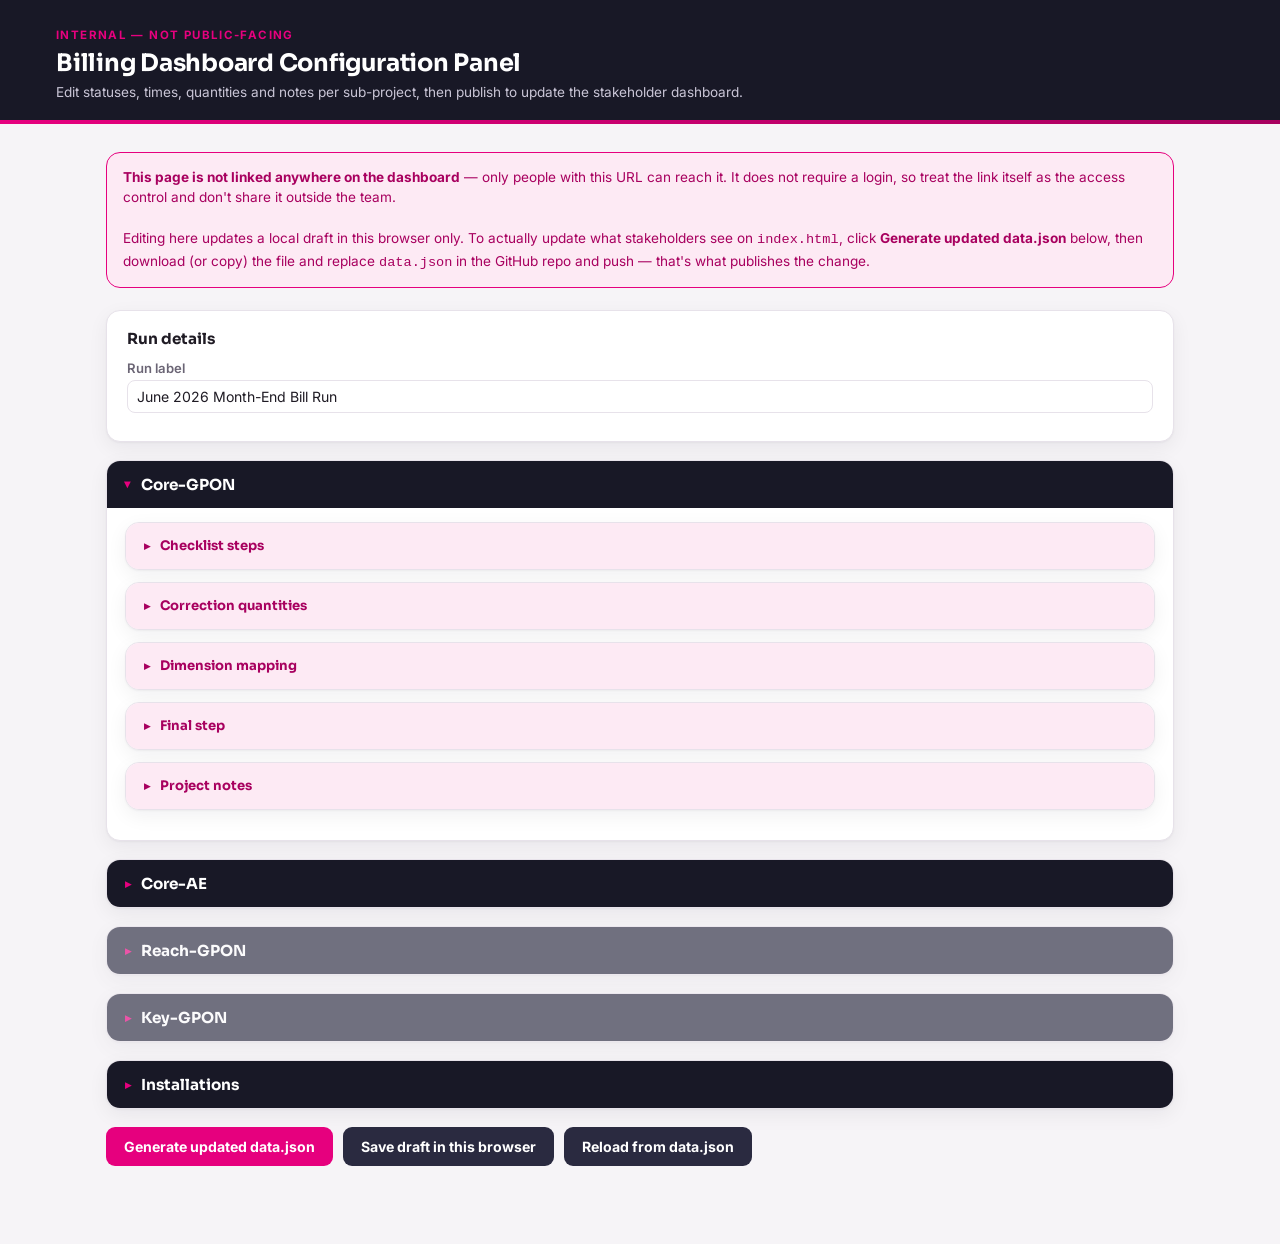
==== commit 908b0bfa: "Add Installations workflow with editable fix iterations and In Progress status. Supports multiple fi" ====
--- a/config.html
+++ b/config.html
@@ -105,6 +105,52 @@
   details.config-project-undefined > summary {
     background: var(--navy-light);
   }
+  .iterations-editor { margin-top: 4px; }
+  .iterations-editor-table {
+    width: 100%;
+    border-collapse: collapse;
+    font-size: 0.82rem;
+    margin-bottom: 10px;
+  }
+  .iterations-editor-table th,
+  .iterations-editor-table td {
+    padding: 8px 6px;
+    border-bottom: 1px solid var(--border);
+    vertical-align: middle;
+  }
+  .iterations-editor-table th {
+    font-size: 0.72rem;
+    text-transform: uppercase;
+    letter-spacing: 0.04em;
+    color: var(--muted);
+    text-align: left;
+  }
+  .iterations-editor-table input {
+    width: 100%;
+    font-family: inherit;
+    font-size: 0.85rem;
+    padding: 6px 8px;
+    border: 1px solid var(--border);
+    border-radius: 8px;
+  }
+  .iterations-editor-table .iter-iteration-input {
+    width: 56px;
+    text-align: center;
+  }
+  .btn-small {
+    font-family: inherit;
+    font-weight: 600;
+    font-size: 0.78rem;
+    padding: 7px 12px;
+    border-radius: 8px;
+    border: 1px solid var(--border);
+    background: #fff;
+    cursor: pointer;
+  }
+  .btn-small:hover { background: var(--bg); }
+  .btn-small.danger { color: var(--red); border-color: var(--red); }
+  .iterations-actions { display: flex; gap: 8px; align-items: center; flex-wrap: wrap; }
+  .iterations-hint { font-size: 0.78rem; color: var(--muted); }
 </style>
 </head>
 <body>
@@ -156,16 +202,17 @@
 
 </div>
 
-<script src="items.js"></script>
+<script src="items.js?v=4"></script>
 <script>
 const $ = (sel, root=document) => root.querySelector(sel);
+const $$ = (sel, root=document) => [...root.querySelectorAll(sel)];
 const el = (tag, cls, html) => {
   const e = document.createElement(tag);
   if (cls) e.className = cls;
   if (html !== undefined) e.innerHTML = html;
   return e;
 };
-const DRAFT_KEY = "mebr_dashboard_draft_v2";
+const DRAFT_KEY = "mebr_dashboard_draft_v3";
 
 let currentData = null;
 
@@ -223,6 +270,91 @@
   return details;
 }
 
+function buildInstallationsIterationRow(def, idx, row) {
+  const iteration = row.iteration !== undefined && row.iteration !== "" ? row.iteration : 1;
+  const tr = el("tr");
+  tr.dataset.iterIdx = idx;
+  tr.innerHTML = `
+    <td><input type="number" class="iter-iteration-input" id="${def.id}_iter_${idx}_iteration" value="${iteration}" min="1" /></td>
+    <td><input type="text" id="${def.id}_iter_${idx}_fix" value="${(row.fix||"").replace(/"/g,'&quot;')}" placeholder="Description" /></td>
+    <td><input type="number" id="${def.id}_iter_${idx}_fix_count" value="${row.fix_count !== undefined ? row.fix_count : 0}" min="0" /></td>
+    <td><input type="text" id="${def.id}_iter_${idx}_sent" value="${(row.sent_to_zo||"").replace(/"/g,'&quot;')}" placeholder="HH:MM" /></td>
+    <td><input type="text" id="${def.id}_iter_${idx}_completed" value="${(row.completed_by_zo||"").replace(/"/g,'&quot;')}" placeholder="HH:MM" /></td>
+    <td><button type="button" class="btn-small danger iter-remove">Remove</button></td>
+  `;
+  tr.querySelector(".iter-remove").addEventListener("click", () => {
+    tr.remove();
+    reindexInstallationsRows(def.id);
+  });
+  return tr;
+}
+
+function reindexInstallationsRows(projectId) {
+  const rows = $$(`#${projectId}_iterations_body tr`);
+  rows.forEach((tr, idx) => {
+    tr.dataset.iterIdx = idx;
+    tr.querySelectorAll("input").forEach(input => {
+      input.id = input.id.replace(/_iter_\d+_/, `_iter_${idx}_`);
+    });
+  });
+}
+
+function buildInstallationsIterationsEditor(def, data, container) {
+  const wrap = el("div", "iterations-editor");
+  wrap.innerHTML = `
+    <table class="iterations-editor-table">
+      <thead><tr>
+        <th>Iteration</th><th>Fix</th><th>Number of Fixes</th><th>Sent to ZO</th><th>Completed by ZO</th><th></th>
+      </tr></thead>
+      <tbody id="${def.id}_iterations_body"></tbody>
+    </table>
+    <div class="iterations-actions">
+      <button type="button" class="btn-small" id="${def.id}_add_iter">+ Add fix row</button>
+      <span class="iterations-hint">Multiple rows can share the same iteration number.</span>
+    </div>
+  `;
+  container.appendChild(wrap);
+
+  const tbody = $(`#${def.id}_iterations_body`, wrap);
+  (data.iterations || []).forEach((row, idx) => tbody.appendChild(buildInstallationsIterationRow(def, idx, row)));
+
+  $(`#${def.id}_add_iter`, wrap).addEventListener("click", () => {
+    const rows = tbody.querySelectorAll("tr");
+    const count = rows.length;
+    const lastIteration = count
+      ? Number($(`#${def.id}_iter_${count - 1}_iteration`, tbody)?.value) || 1
+      : 1;
+    tbody.appendChild(buildInstallationsIterationRow(def, count, emptyInstallationsIteration(lastIteration)));
+  });
+}
+
+function buildInstallationsProjectForm(def, data) {
+  const project = el("details", "config-project");
+  project.appendChild(el("summary", null, def.label));
+  const inner = el("div", "config-project-body");
+
+  inner.appendChild(configSection("Checklist", body => {
+    INSTALLATIONS_CHECKLIST_DEFS.forEach(step => {
+      const stepData = data.checklist?.[step.id] || emptyStep();
+      body.appendChild(buildStepFields(`${def.id}_chk_${step.id}`, step, stepData));
+    });
+  }));
+
+  inner.appendChild(configSection("Check & fix iterations", body => {
+    buildInstallationsIterationsEditor(def, data, body);
+  }));
+
+  inner.appendChild(configSection("Notes", body => {
+    const notesField = el("div", "field notes-field");
+    notesField.style.marginTop = "0";
+    notesField.innerHTML = `<label for="${def.id}_notes">Notes</label><textarea id="${def.id}_notes">${(data.notes||"")}</textarea>`;
+    body.appendChild(notesField);
+  }));
+
+  project.appendChild(inner);
+  return project;
+}
+
 function buildDefinedProjectForm(def, data) {
   const project = el("details", "config-project");
   if (def.id === "core_gpon") project.open = true;
@@ -285,9 +417,39 @@
       return;
     }
 
-    const data = projects[def.id] || emptyDefinedProject();
-    area.appendChild(buildDefinedProjectForm(def, data));
-  });
+    const data = getProjectData(def, projects);
+    if (isInstallationsProject(def)) {
+      area.appendChild(buildInstallationsProjectForm(def, data));
+    } else {
+      area.appendChild(buildDefinedProjectForm(def, data));
+    }
+  });
+}
+
+function collectInstallationsProject(def) {
+  const checklist = {};
+  INSTALLATIONS_CHECKLIST_DEFS.forEach(step => {
+    const p = `${def.id}_chk_${step.id}`;
+    checklist[step.id] = {
+      status: $(`#${p}_status`).value,
+      time: $(`#${p}_time`).value,
+      notes: $(`#${p}_notes`).value,
+    };
+  });
+
+  const iterations = [];
+  const rows = $(`#${def.id}_iterations_body`)?.querySelectorAll("tr") || [];
+  rows.forEach((tr, idx) => {
+    iterations.push({
+      iteration: Number($(`#${def.id}_iter_${idx}_iteration`)?.value) || 1,
+      fix: $(`#${def.id}_iter_${idx}_fix`)?.value || "",
+      fix_count: Number($(`#${def.id}_iter_${idx}_fix_count`)?.value) || 0,
+      sent_to_zo: $(`#${def.id}_iter_${idx}_sent`)?.value || "",
+      completed_by_zo: $(`#${def.id}_iter_${idx}_completed`)?.value || "",
+    });
+  });
+
+  return { checklist, iterations, notes: $(`#${def.id}_notes`).value };
 }
 
 function collectQuantityGroup(prefix, fields) {
@@ -342,7 +504,10 @@
 function collectFormData() {
   const projects = {};
   PROJECT_DEFS.forEach(def => {
-    if (def.defined) {
+    if (!def.defined) return;
+    if (isInstallationsProject(def)) {
+      projects[def.id] = collectInstallationsProject(def);
+    } else {
       projects[def.id] = collectDefinedProject(def);
     }
   });
--- a/style.css
+++ b/style.css
@@ -191,6 +191,29 @@
 .progress-bar-fill.bar-undefined {
   background: #C9C5D6;
 }
+.progress-bar-fill.bar-in-progress {
+  background: linear-gradient(90deg, #1565a8, #3d9ee8);
+}
+.ppt-pct.bar-in-progress { color: #1565a8; }
+.cps-pct.bar-in-progress { color: #1565a8; }
+.iterations-wrap {
+  margin-top: 16px;
+  border: 1px solid var(--border);
+  border-radius: 10px;
+  overflow: hidden;
+}
+.iterations-label {
+  padding: 8px 14px;
+  font-size: 0.72rem;
+  font-weight: 700;
+  text-transform: uppercase;
+  letter-spacing: 0.05em;
+  color: var(--pink-dark);
+  background: var(--pink-tint);
+  border-bottom: 1px solid var(--border);
+}
+.iterations-table { margin: 0; }
+.iterations-empty { padding: 12px 14px; margin: 0; font-size: 0.85rem; }
 
 /* ---------- Per-project progress row ---------- */
 .project-progress-row {
@@ -551,6 +574,7 @@
 .status-pending{ color: var(--amber); background: var(--amber-tint); }
 .status-issue  { color: var(--red);   background: var(--red-tint); }
 .status-na     { color: var(--muted); background: #EEEAF0; }
+.status-in-progress { color: #1565a8; background: #e3f2fc; }
 
 .time-line {
   font-size: 0.85rem;
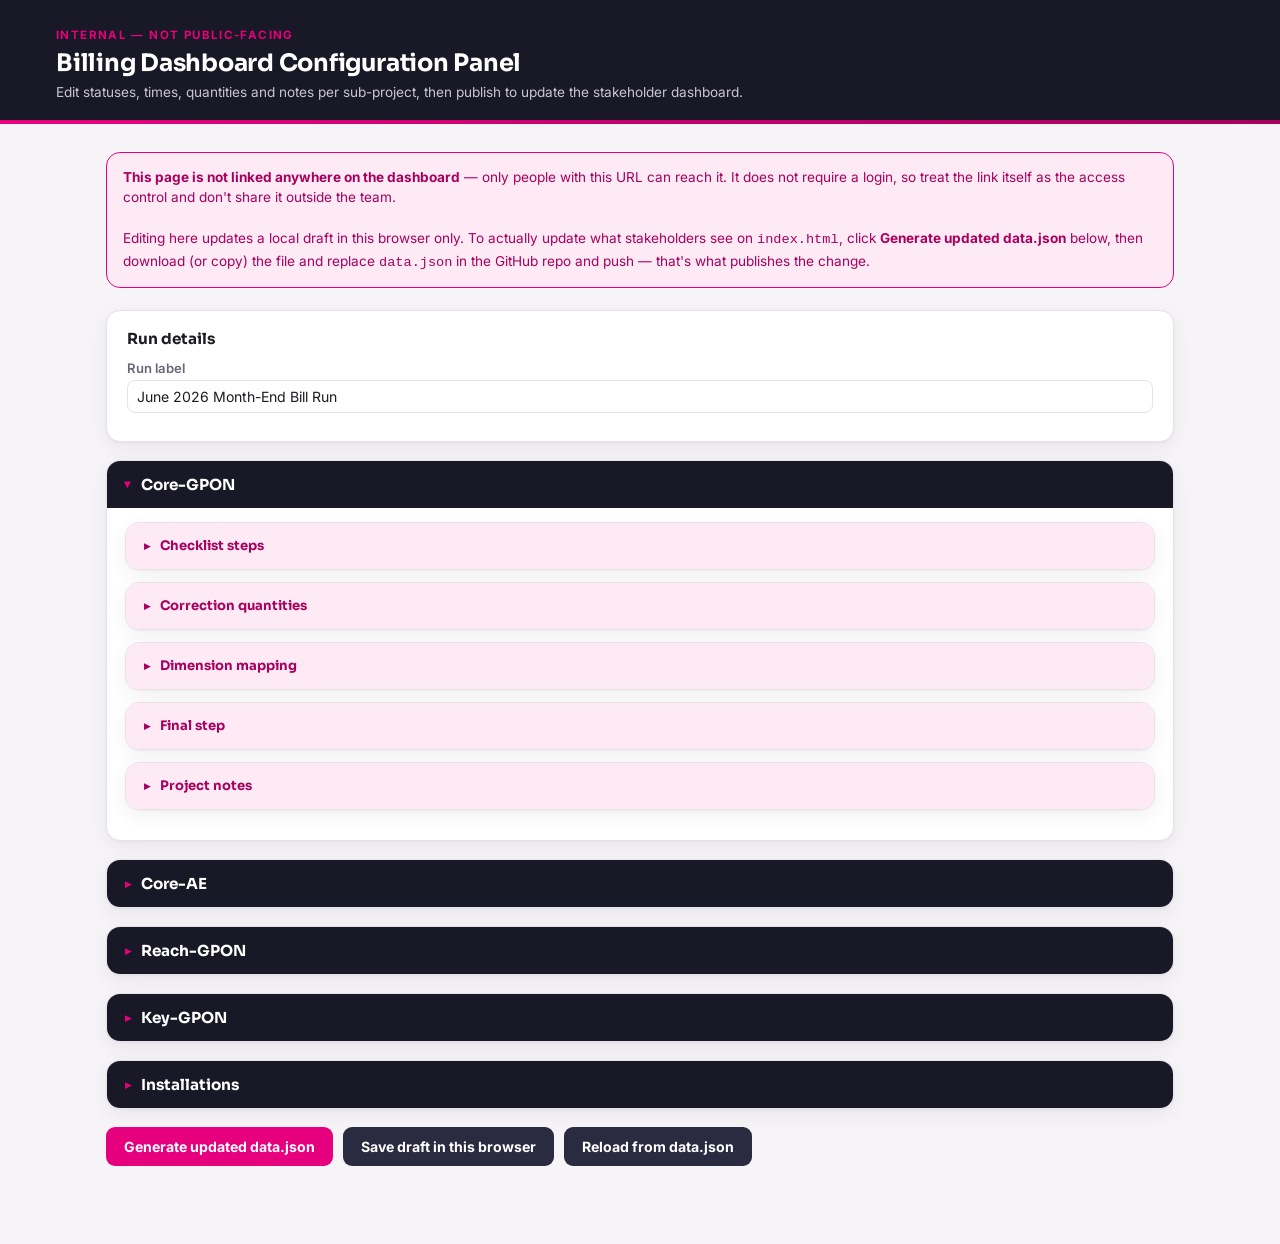
==== commit 37281b3d: "Add Key-GPON and Reach-GPON workflows with value comparison tables. Reach tracks five individual fil" ====
--- a/config.html
+++ b/config.html
@@ -151,6 +151,40 @@
   .btn-small.danger { color: var(--red); border-color: var(--red); }
   .iterations-actions { display: flex; gap: 8px; align-items: center; flex-wrap: wrap; }
   .iterations-hint { font-size: 0.78rem; color: var(--muted); }
+  .comparison-editor-table {
+    width: 100%;
+    border-collapse: collapse;
+    font-size: 0.82rem;
+    margin-bottom: 10px;
+  }
+  .comparison-editor-table th,
+  .comparison-editor-table td {
+    padding: 8px 6px;
+    border-bottom: 1px solid var(--border);
+    vertical-align: middle;
+  }
+  .comparison-editor-table th {
+    font-size: 0.72rem;
+    text-transform: uppercase;
+    letter-spacing: 0.04em;
+    color: var(--muted);
+    text-align: left;
+  }
+  .comparison-editor-table input {
+    width: 100%;
+    font-family: inherit;
+    font-size: 0.85rem;
+    padding: 6px 8px;
+    border: 1px solid var(--border);
+    border-radius: 8px;
+  }
+  .comparison-diff-cell {
+    font-weight: 700;
+    font-size: 0.85rem;
+    white-space: nowrap;
+  }
+  .comparison-diff-cell.nonzero { color: var(--red); }
+  .step-block.key-conditional-muted { opacity: 0.72; }
 </style>
 </head>
 <body>
@@ -202,7 +236,7 @@
 
 </div>
 
-<script src="items.js?v=4"></script>
+<script src="items.js?v=6"></script>
 <script>
 const $ = (sel, root=document) => root.querySelector(sel);
 const $$ = (sel, root=document) => [...root.querySelectorAll(sel)];
@@ -218,6 +252,13 @@
 
 function statusSelect(id, value) {
   const options = STATUS_OPTIONS.map(o =>
+    `<option value="${o.value}"${o.value === value ? " selected" : ""}>${o.label}</option>`
+  ).join("");
+  return `<select id="${id}">${options}</select>`;
+}
+
+function apiResultSelect(id, value) {
+  const options = GPON_VARIANT_API_RESULT_OPTIONS.map(o =>
     `<option value="${o.value}"${o.value === value ? " selected" : ""}>${o.label}</option>`
   ).join("");
   return `<select id="${id}">${options}</select>`;
@@ -355,6 +396,112 @@
   return project;
 }
 
+function updateGponVariantComparisonDiff(defId, rowId) {
+  const raw = Number($(`#${defId}_cmp_${rowId}_raw`)?.value) || 0;
+  const bss = Number($(`#${defId}_cmp_${rowId}_bss`)?.value) || 0;
+  const diff = comparisonDiff(raw, bss);
+  const cell = $(`#${defId}_cmp_${rowId}_diff`);
+  if (!cell) return;
+  cell.textContent = formatComparisonValue(diff);
+  cell.classList.toggle("nonzero", diff !== 0);
+}
+
+function buildGponVariantComparisonEditor(def, data, container) {
+  const wrap = el("div", "iterations-editor");
+  const comparison = data.value_comparison || {};
+  wrap.innerHTML = `
+    <table class="comparison-editor-table">
+      <thead><tr>
+        <th>Metric</th><th>Raw File</th><th>BSS File</th><th>Difference</th>
+      </tr></thead>
+      <tbody id="${def.id}_comparison_body"></tbody>
+    </table>
+    <span class="iterations-hint">Difference is calculated as BSS File minus Raw File.</span>
+  `;
+  container.appendChild(wrap);
+
+  const tbody = $(`#${def.id}_comparison_body`, wrap);
+  GPON_VARIANT_COMPARISON_DEFS.forEach(row => {
+    const values = comparison[row.id] || { raw: 0, bss: 0 };
+    const diff = comparisonDiff(values.raw, values.bss);
+    const tr = el("tr");
+    tr.innerHTML = `
+      <td>${row.label}</td>
+      <td><input type="number" step="any" id="${def.id}_cmp_${row.id}_raw" value="${values.raw ?? 0}" /></td>
+      <td><input type="number" step="any" id="${def.id}_cmp_${row.id}_bss" value="${values.bss ?? 0}" /></td>
+      <td class="comparison-diff-cell${diff !== 0 ? " nonzero" : ""}" id="${def.id}_cmp_${row.id}_diff">${formatComparisonValue(diff)}</td>
+    `;
+    tr.querySelectorAll("input").forEach(input => {
+      input.addEventListener("input", () => updateGponVariantComparisonDiff(def.id, row.id));
+    });
+    tbody.appendChild(tr);
+  });
+}
+
+function updateGponVariantConditionalHints(def, apiResult) {
+  gponVariantConditionalStepIds(def).forEach(stepId => {
+    const block = $(`#${def.id}_chk_${stepId}_block`);
+    if (!block) return;
+    block.classList.toggle("key-conditional-muted", apiResult === "ok");
+  });
+}
+
+function buildGponVariantApiResultField(def, data) {
+  const meta = gponVariantMeta(def);
+  const block = el("div", "step-block");
+  const value = data.api_check_result || "";
+  block.innerHTML = `
+    <div class="step-name">API check result</div>
+    <div class="field-row">
+      <div class="field">
+        <label for="${def.id}_api_result">Result</label>
+        ${apiResultSelect(`${def.id}_api_result`, value)}
+      </div>
+    </div>
+    <p class="iterations-hint">${meta?.conditionalHint || ""}</p>
+  `;
+  block.querySelector(`#${def.id}_api_result`).addEventListener("change", (e) => {
+    updateGponVariantConditionalHints(def, e.target.value);
+  });
+  return block;
+}
+
+function buildGponVariantProjectForm(def, data) {
+  const checklistDefs = gponVariantChecklistDefs(def);
+  const project = el("details", "config-project");
+  project.appendChild(el("summary", null, def.label));
+  const inner = el("div", "config-project-body");
+
+  inner.appendChild(configSection("Checklist", body => {
+    checklistDefs.forEach(step => {
+      const stepData = data.checklist?.[step.id] || emptyStep();
+      const block = buildStepFields(`${def.id}_chk_${step.id}`, step, stepData);
+      if (step.conditional) {
+        block.id = `${def.id}_chk_${step.id}_block`;
+        if ((data.api_check_result || "") === "ok") block.classList.add("key-conditional-muted");
+      }
+      body.appendChild(block);
+      if (step.id === "api_file_checked") {
+        body.appendChild(buildGponVariantApiResultField(def, data));
+      }
+    });
+  }));
+
+  inner.appendChild(configSection("Value comparison", body => {
+    buildGponVariantComparisonEditor(def, data, body);
+  }));
+
+  inner.appendChild(configSection("Notes", body => {
+    const notesField = el("div", "field notes-field");
+    notesField.style.marginTop = "0";
+    notesField.innerHTML = `<label for="${def.id}_notes">Notes</label><textarea id="${def.id}_notes">${(data.notes||"")}</textarea>`;
+    body.appendChild(notesField);
+  }));
+
+  project.appendChild(inner);
+  return project;
+}
+
 function buildDefinedProjectForm(def, data) {
   const project = el("details", "config-project");
   if (def.id === "core_gpon") project.open = true;
@@ -420,6 +567,8 @@
     const data = getProjectData(def, projects);
     if (isInstallationsProject(def)) {
       area.appendChild(buildInstallationsProjectForm(def, data));
+    } else if (isGponVariantProject(def)) {
+      area.appendChild(buildGponVariantProjectForm(def, data));
     } else {
       area.appendChild(buildDefinedProjectForm(def, data));
     }
@@ -452,6 +601,33 @@
   return { checklist, iterations, notes: $(`#${def.id}_notes`).value };
 }
 
+function collectGponVariantProject(def) {
+  const checklist = {};
+  gponVariantChecklistDefs(def).forEach(step => {
+    const p = `${def.id}_chk_${step.id}`;
+    checklist[step.id] = {
+      status: $(`#${p}_status`).value,
+      time: $(`#${p}_time`).value,
+      notes: $(`#${p}_notes`).value,
+    };
+  });
+
+  const value_comparison = {};
+  GPON_VARIANT_COMPARISON_DEFS.forEach(row => {
+    value_comparison[row.id] = {
+      raw: Number($(`#${def.id}_cmp_${row.id}_raw`)?.value) || 0,
+      bss: Number($(`#${def.id}_cmp_${row.id}_bss`)?.value) || 0,
+    };
+  });
+
+  return {
+    checklist,
+    api_check_result: $(`#${def.id}_api_result`).value,
+    value_comparison,
+    notes: $(`#${def.id}_notes`).value,
+  };
+}
+
 function collectQuantityGroup(prefix, fields) {
   const values = {};
   fields.forEach(f => {
@@ -507,6 +683,8 @@
     if (!def.defined) return;
     if (isInstallationsProject(def)) {
       projects[def.id] = collectInstallationsProject(def);
+    } else if (isGponVariantProject(def)) {
+      projects[def.id] = collectGponVariantProject(def);
     } else {
       projects[def.id] = collectDefinedProject(def);
     }
--- a/style.css
+++ b/style.css
@@ -214,6 +214,25 @@
 }
 .iterations-table { margin: 0; }
 .iterations-empty { padding: 12px 14px; margin: 0; font-size: 0.85rem; }
+.comparison-wrap {
+  margin-top: 16px;
+  border: 1px solid var(--border);
+  border-radius: 10px;
+  overflow: hidden;
+}
+.comparison-label {
+  padding: 8px 14px;
+  font-size: 0.72rem;
+  font-weight: 700;
+  text-transform: uppercase;
+  letter-spacing: 0.05em;
+  color: var(--pink-dark);
+  background: var(--pink-tint);
+  border-bottom: 1px solid var(--border);
+}
+.comparison-table { margin: 0; }
+.comparison-diff { font-weight: 600; }
+.comparison-diff-nonzero { color: var(--red); }
 
 /* ---------- Per-project progress row ---------- */
 .project-progress-row {
